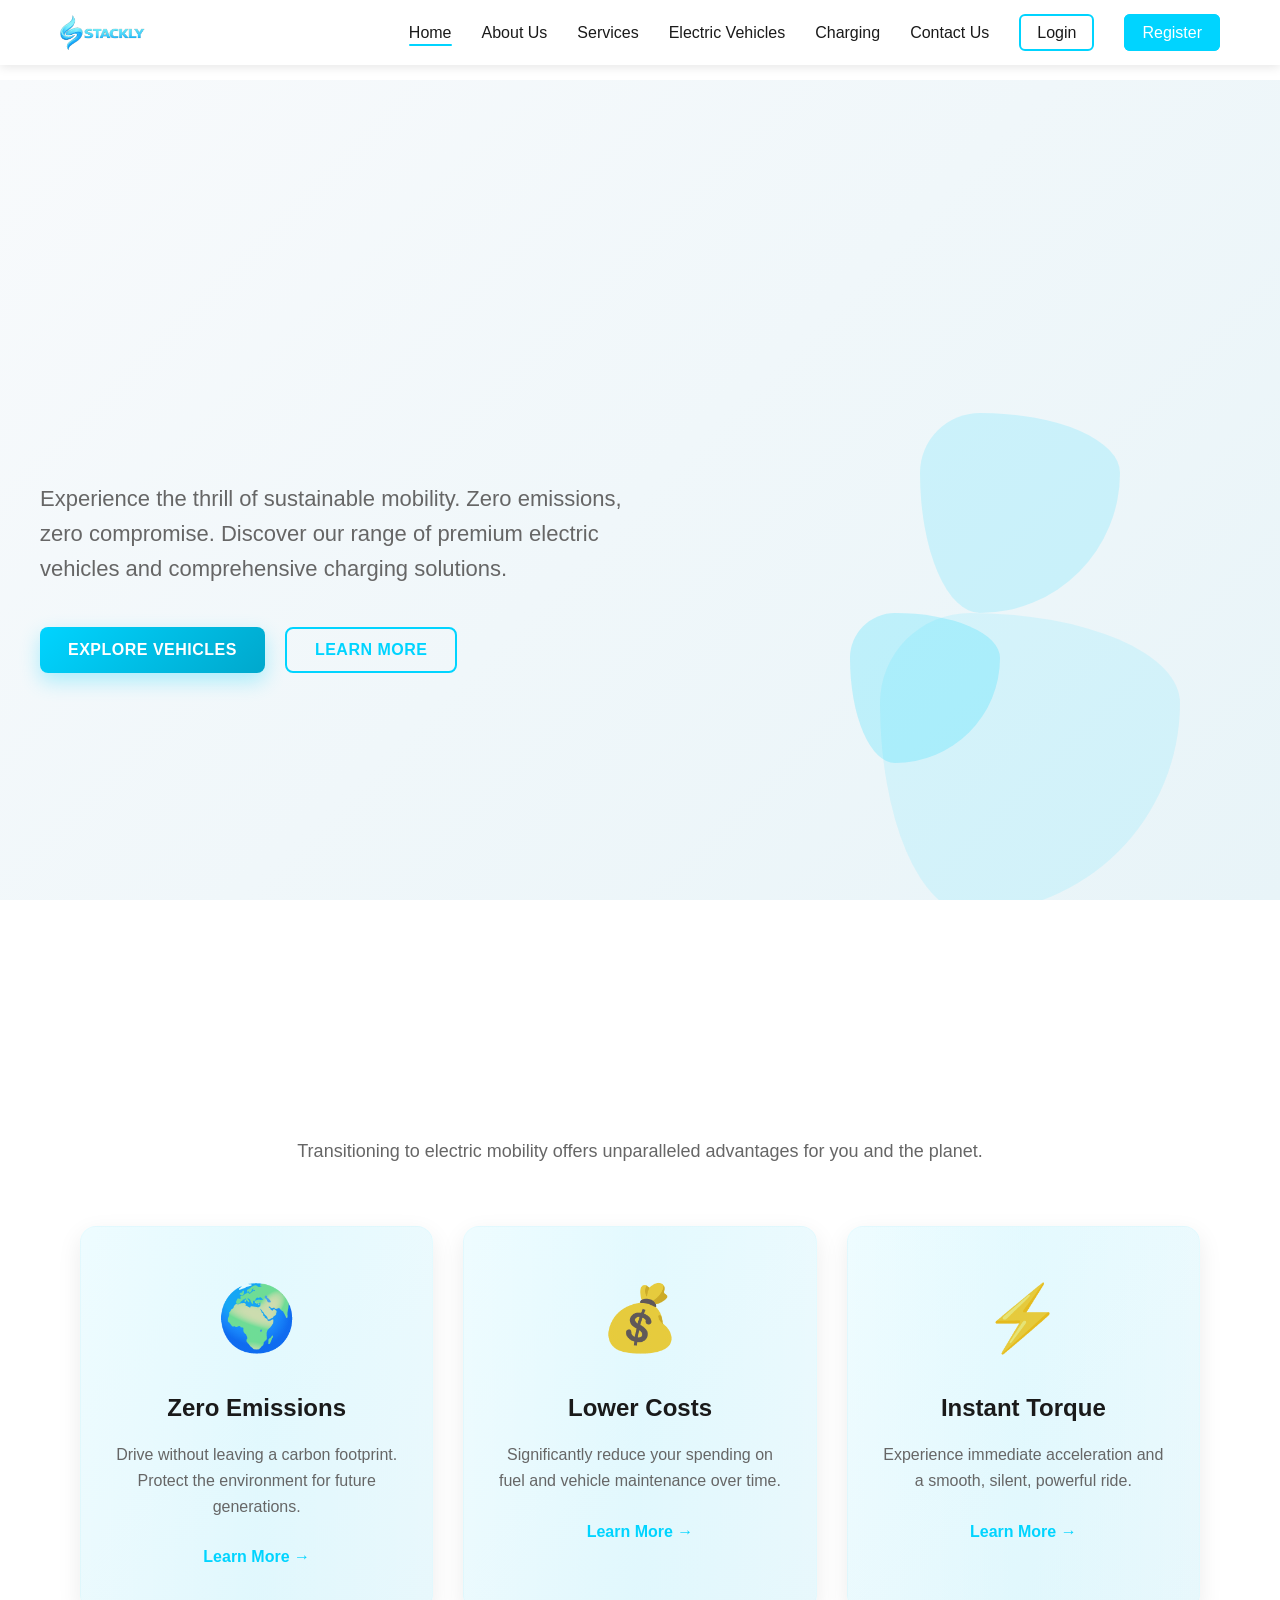
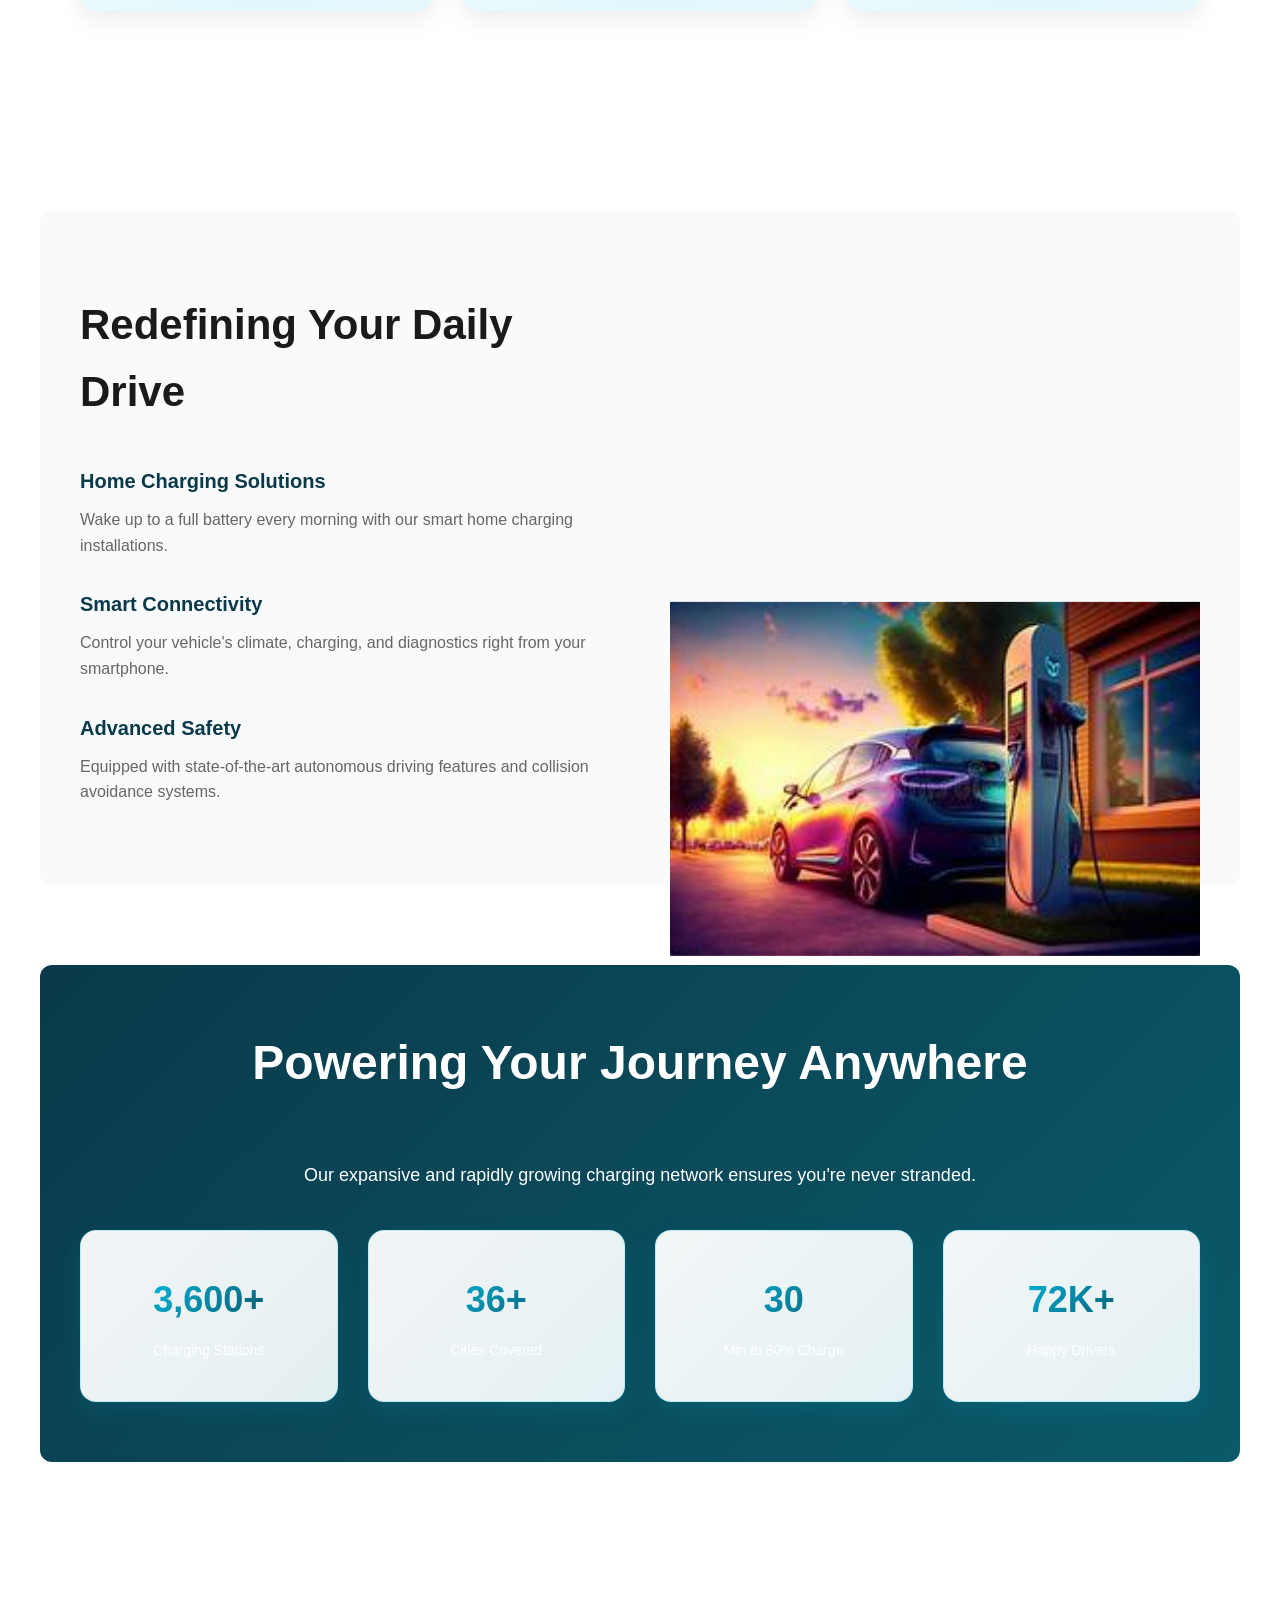
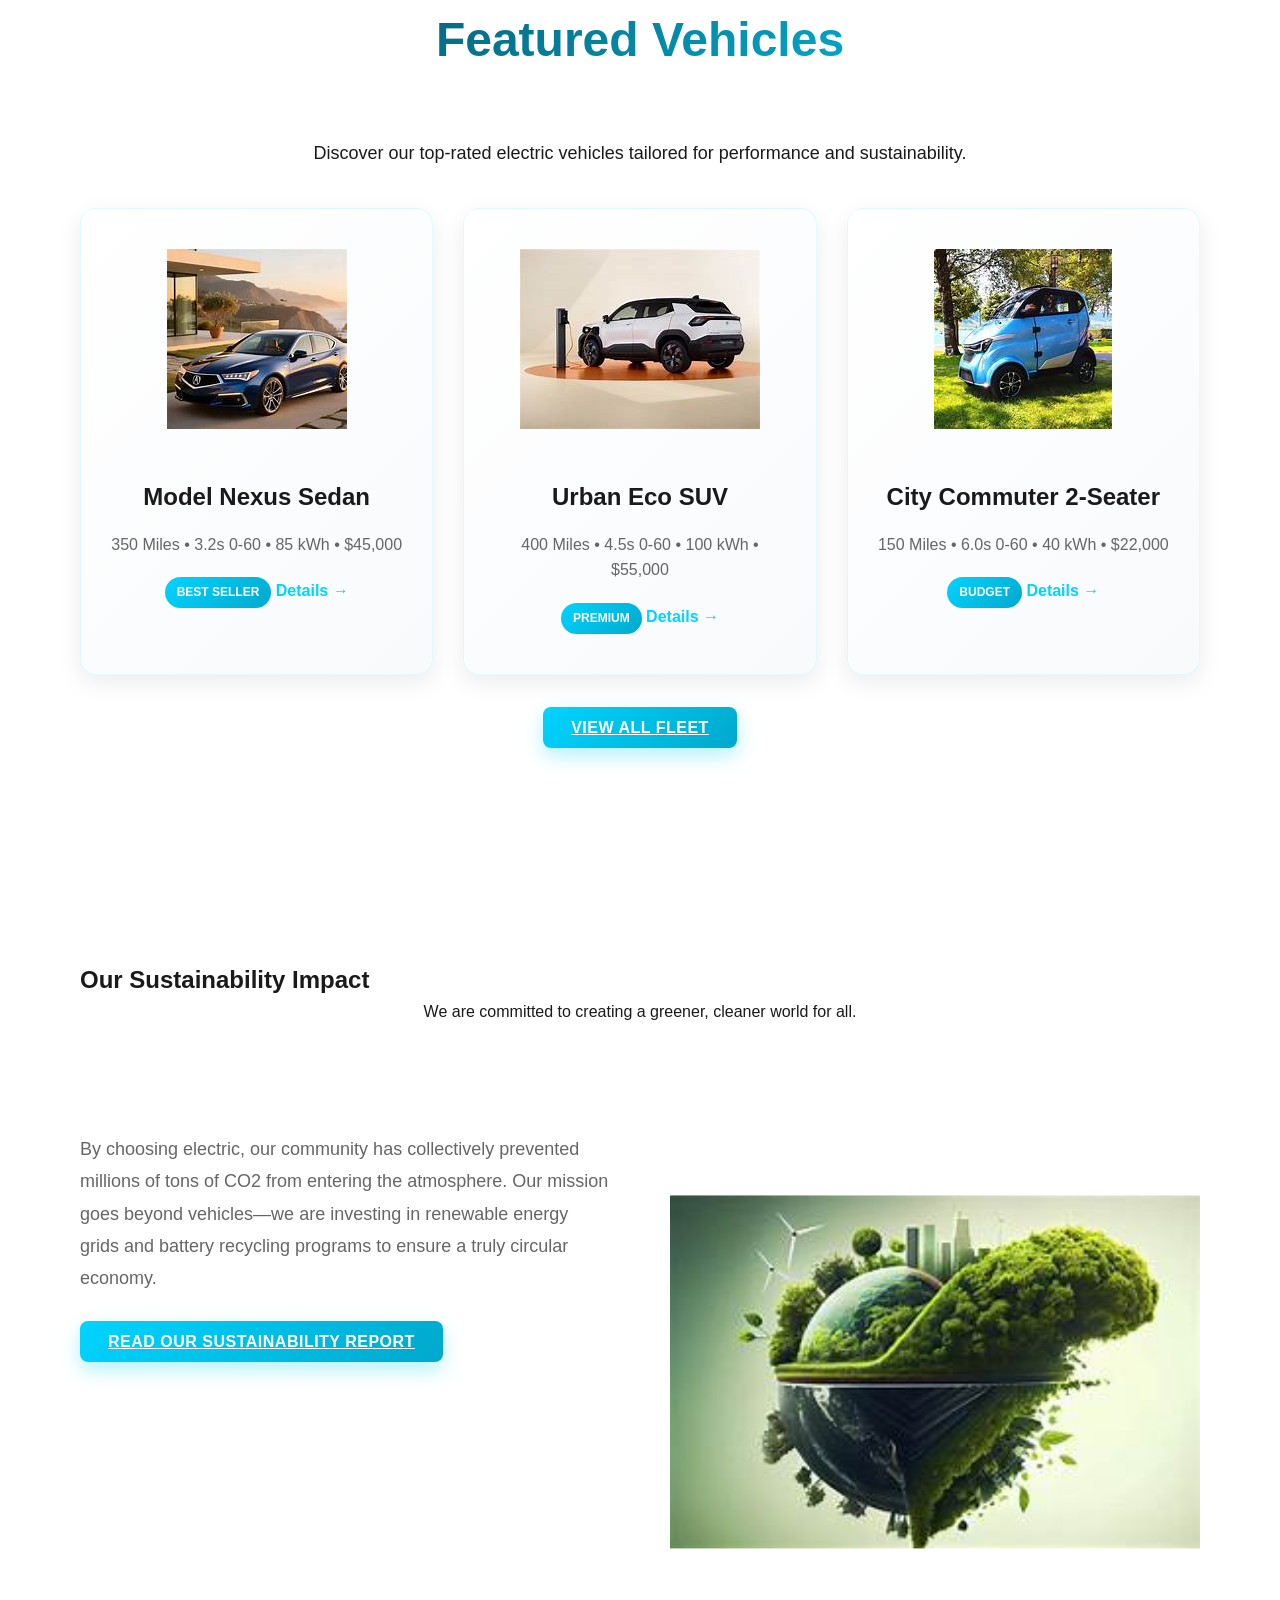
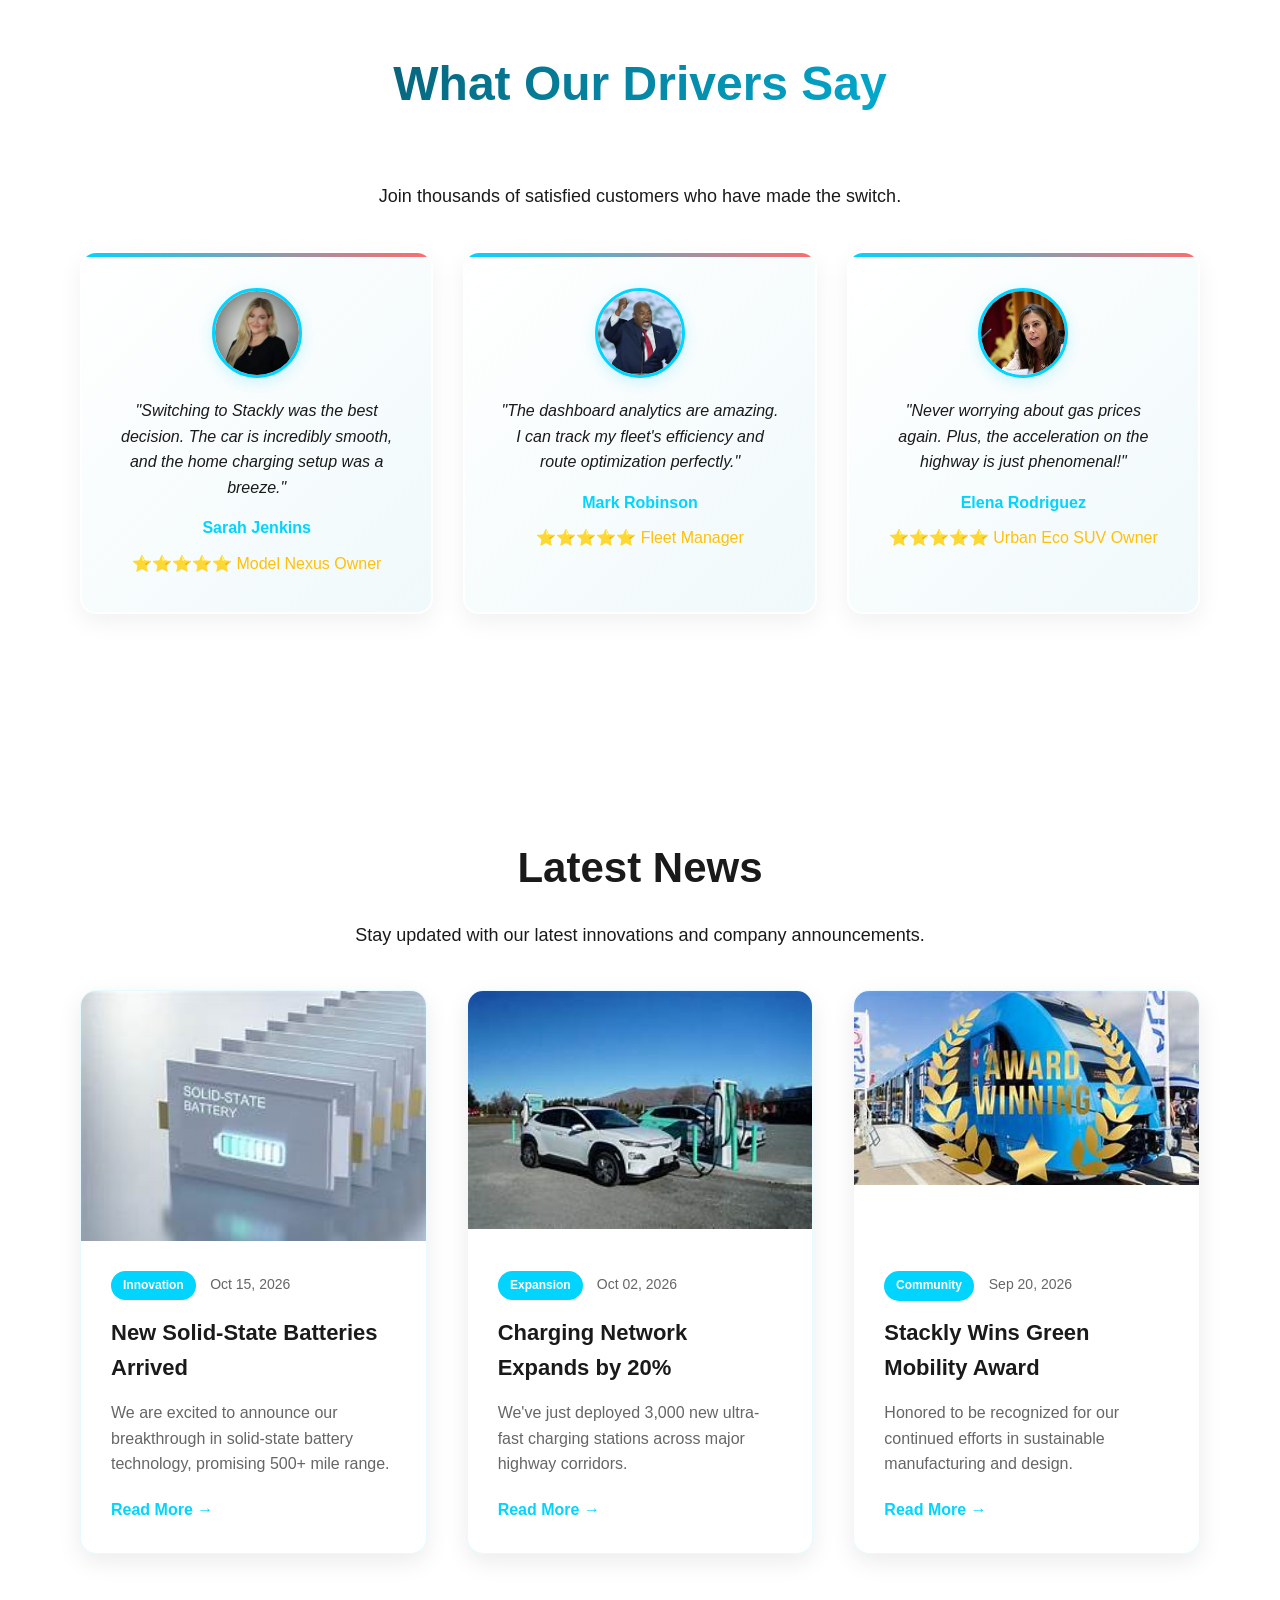
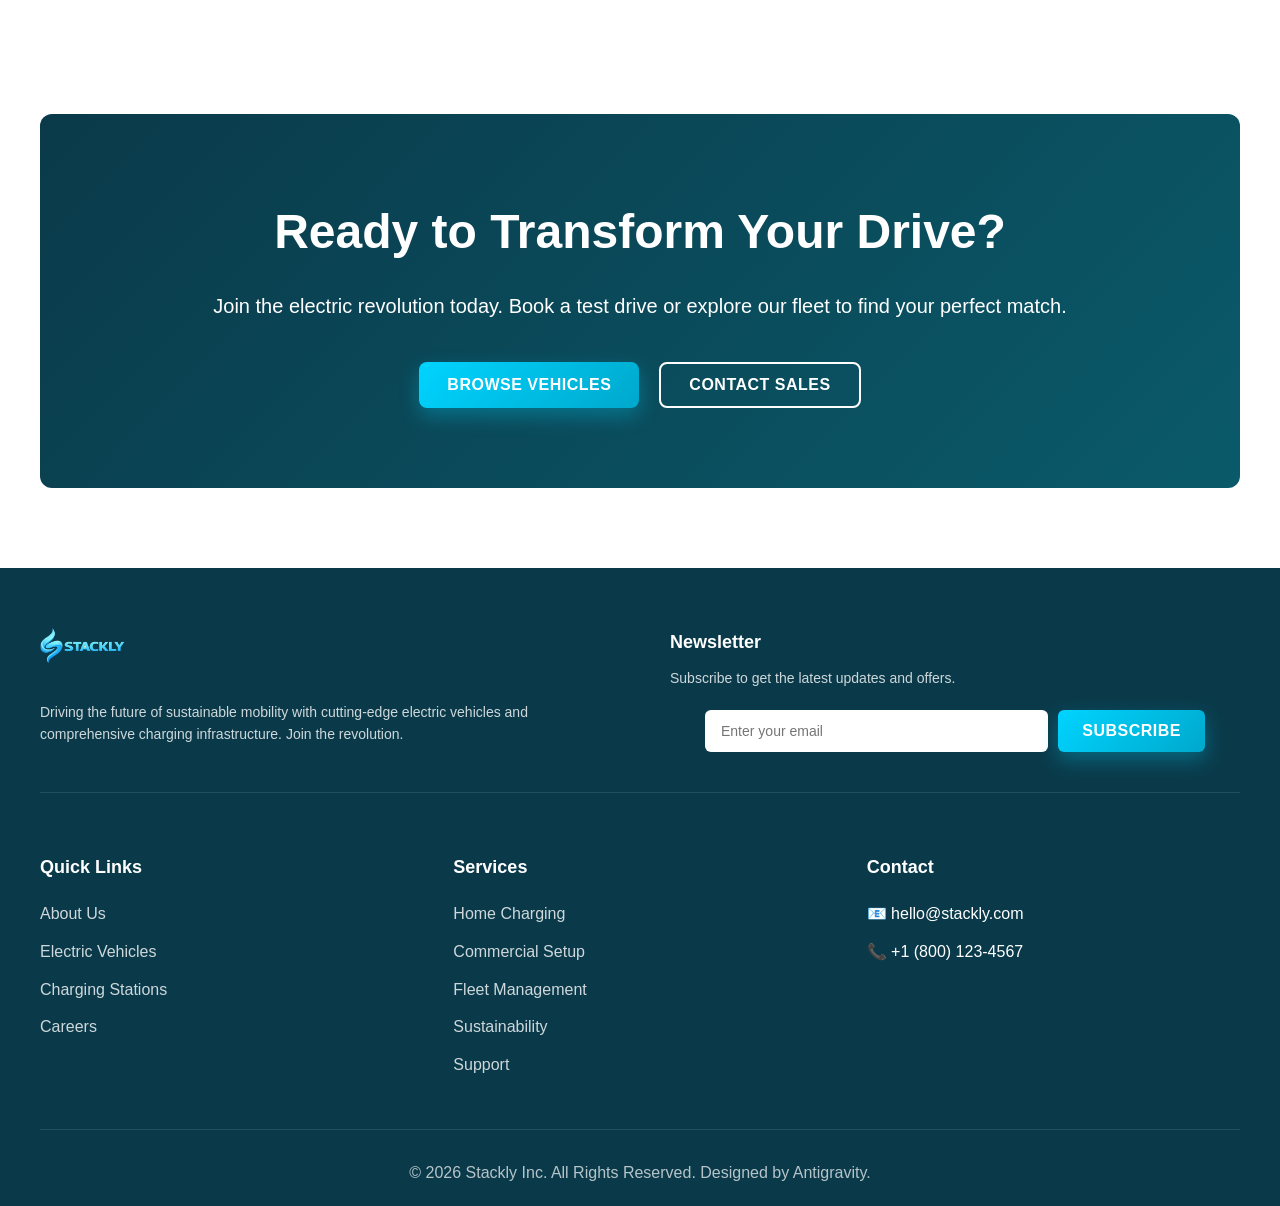
==== index.html @ 976fdbfa "Add files via upload" ====
<!DOCTYPE html>
<html lang="en">
<head>
    <meta charset="UTF-8">
    <meta name="viewport" content="width=device-width, initial-scale=1.0">
    <meta name="description" content="Stackly | Driving the Future of Sustainable Mobility - Premium Electric Vehicles & Charging Solutions">
    <meta name="keywords" content="electric vehicles, EV charging, sustainable mobility, electric cars">
    <title>Stackly | Driving the Future of Sustainable Mobility</title>
    <link rel="stylesheet" href="css/styles.css">
</head>
<body>
    <!-- PRELOADER -->
    <div class="preloader" id="preloader">
        <div class="loader-container">
            <div class="preloader-content">
                <div class="logo-animation">
                    <img src="stackly-logo-main.webp" alt="Stackly Logo" class="preloader-logo">
                    <div class="logo-glow"></div>
                </div>
                <div class="preloader-text">
                    <p class="preload-line">Charge.</p>
                    <p class="preload-line">Drive.</p>
                    <p class="preload-line">Sustain.</p>
                </div>
                <p class="loader-subtitle">Loading your journey</p>
            </div>
            <div class="loading-bar">
                <div class="loading-progress"></div>
            </div>
        </div>
    </div>

    <!-- NAVBAR -->
    <nav class="navbar">
        <div class="nav-container">
            <a href="index.html" class="logo">
                <img src="stackly-logo-main.webp" alt="Stackly Logo" class="logo-image" style="width: 85px; height: auto;">
            </a>
            <div class="nav-toggle" id="navToggle">
                <span></span>
                <span></span>
                <span></span>
            </div>
            <ul class="nav-menu" id="navMenu">
                <li><a href="index.html" class="active">Home</a></li>
                <li><a href="about.html">About Us</a></li>
                <li><a href="services.html">Services</a></li>
                <li><a href="vehicles.html">Electric Vehicles</a></li>
                <li><a href="charging.html">Charging</a></li>
                <li><a href="contact.html">Contact Us</a></li>
                <li id="logoutLi" style="display: none; border-top: 1px solid #e0e0e0; padding-top: 15px; margin-top: 10px;"><a href="#" onclick="handleLogout(event)" class="auth-btn" style="width: 100%; text-align: center; background: #FF6B6B; color: white;">Logout</a></li>
                <li id="authLi"><a href="login.html" class="auth-btn">Login</a></li>
                <li id="signupLi"><a href="register.html" class="auth-btn primary"> Register</a></li>
            </ul>
        </div>
    </nav>

    <!-- HERO SECTION -->
    <section class="hero">
        <div class="hero-content">
            <h1 class="hero-title">The Future is Electric.</h1>
            <p class="hero-subtitle">Experience the thrill of sustainable mobility. Zero emissions, zero compromise. Discover our range of premium electric vehicles and comprehensive charging solutions.</p>
            <div class="hero-buttons">
                <button class="btn btn-primary" onclick="window.location.href='contact.html'">Explore Vehicles</button>
                <button class="btn btn-secondary" onclick="window.location.href='about.html'">Learn More</button>
            </div>
        </div>
        <div class="hero-background">
            <div class="floating-shape shape-1"></div>
            <div class="floating-shape shape-2"></div>
            <div class="floating-shape shape-3"></div>
        </div>
    </section>

    <!-- USER DASHBOARD SECTION -->
    <section class="user-dashboard" id="userDashboard" style="display: none;">
        <div class="dashboard-container">
            <div class="dashboard-content">
                <h2>Welcome, <span id="dashboardUserName">User</span>! 👋</h2>
                <p>You're logged in. Ready to explore sustainable mobility?</p>
                <div style="display: flex; gap: 15px; margin-top: 20px; flex-wrap: wrap;">
                    <button class="btn btn-primary" onclick="window.location.href='vehicles.html'">Explore Vehicles</button>
                    <button class="btn btn-secondary" onclick="handleLogout(event)">Logout</button>
                </div>
            </div>
        </div>
    </section>

    <!-- PRODUCTS SECTION -->
    <section class="products-section" id="products">
        <h2 class="section-title">Why Choose Electric?</h2>
        <p class="section-subtitle">Transitioning to electric mobility offers unparalleled advantages for you and the planet.</p>
        <div class="products-grid">
            <div class="product-card">
                <div class="product-icon">🌍</div>
                <h3>Zero Emissions</h3>
                <p>Drive without leaving a carbon footprint. Protect the environment for future generations.</p>
                <a href="contact.html" class="card-link">Learn More →</a>
            </div>
            <div class="product-card">
                <div class="product-icon">💰</div>
                <h3>Lower Costs</h3>
                <p>Significantly reduce your spending on fuel and vehicle maintenance over time.</p>
                <a href="contact.html" class="card-link">Learn More →</a>
            </div>
            <div class="product-card">
                <div class="product-icon">⚡</div>
                <h3>Instant Torque</h3>
                <p>Experience immediate acceleration and a smooth, silent, powerful ride.</p>
                <a href="contact.html" class="card-link">Learn More →</a>
            </div>
        </div>
    </section>

    <!-- REDEFINING SECTION -->
    <section class="redefining-section">
        <div class="redefining-container">
            <div class="redefining-content">
                <h2>Redefining Your Daily Drive</h2>
                <div class="redefining-features">
                    <div class="redefining-feature">
                        <h4>Home Charging Solutions</h4>
                        <p>Wake up to a full battery every morning with our smart home charging installations.</p>
                    </div>
                    <div class="redefining-feature">
                        <h4>Smart Connectivity</h4>
                        <p>Control your vehicle's climate, charging, and diagnostics right from your smartphone.</p>
                    </div>
                    <div class="redefining-feature">
                        <h4>Advanced Safety</h4>
                        <p>Equipped with state-of-the-art autonomous driving features and collision avoidance systems.</p>
                    </div>
                </div>
            </div>
            <div class="redefining-image">
                <img src="image/ev-charging.jpg" alt="EV Charging" style="width: 100%; height: auto;">
            </div>
        </div>
    </section>

    <!-- STATS SECTION -->
    <section class="stats-section">
        <h2>Powering Your Journey Anywhere</h2>
        <p style="text-align: center; margin-bottom: 40px; font-size: 18px;">Our expansive and rapidly growing charging network ensures you're never stranded.</p>
        <div class="stats-grid">
            <div class="stat-card">
                <h3 class="stat-number">5000<span>+</span></h3>
                <p>Charging Stations</p>
            </div>
            <div class="stat-card">
                <h3 class="stat-number">50<span>+</span></h3>
                <p>Cities Covered</p>
            </div>
            <div class="stat-card">
                <h3 class="stat-number">30</h3>
                <p>Min to 80% Charge</p>
            </div>
            <div class="stat-card">
                <h3 class="stat-number">100K<span>+</span></h3>
                <p>Happy Drivers</p>
            </div>
        </div>
    </section>

    <!-- INNOVATION SECTION -->
    <section class="innovation-section">
        <h2>Featured Vehicles</h2>
        <p style="text-align: center; margin-bottom: 40px; font-size: 18px;">Discover our top-rated electric vehicles tailored for performance and sustainability.</p>
        <div class="innovation-grid">
            <div class="innovation-card">
                <div class="card-image">
                    <img src="image\mobility2.jpg"alt="Model Nexus Sedan" style="width: 100%; height: auto;">
                </div>
                <h3>Model Nexus Sedan</h3>
                <p>350 Miles • 3.2s 0-60 • 85 kWh • $45,000</p>
                <span class="badge">Best Seller</span>
                <a href="contact.html" class="card-link">Details →</a>
            </div>
            <div class="innovation-card">
                <div class="card-image">
                    <img src="image/mobility4.jpg" alt="Urban Eco SUV" style="width: 100%; height: auto;">
                </div>
                <h3>Urban Eco SUV</h3>
                <p>400 Miles • 4.5s 0-60 • 100 kWh • $55,000</p>
                <span class="badge">Premium</span>
                <a href="contact.html" class="card-link">Details →</a>
            </div>
            <div class="innovation-card">
                <div class="card-image">
                    <img src="image\mobility3.jpg" alt="City Commuter" style="width: 100%; height: auto;">
                </div>
                <h3>City Commuter 2-Seater</h3>
                <p>150 Miles • 6.0s 0-60 • 40 kWh • $22,000</p>
                <span class="badge">Budget</span>
                <a href="contact.html" class="card-link">Details →</a>
            </div>
        </div>
        <div style="text-align: center; margin-top: 40px;">
            <a href="contact.html" class="btn btn-primary">View All Fleet</a>
        </div>
    </section>

    <!-- SUSTAINABILITY SECTION -->
    <section class="sustainability-section">
        <h2>Our Sustainability Impact</h2>
        <p style="text-align: center; margin-bottom: 40px;">We are committed to creating a greener, cleaner world for all.</p>
        <div class="sustainability-container">
            <div class="sustainability-content">
                <p>By choosing electric, our community has collectively prevented millions of tons of CO2 from entering the atmosphere. Our mission goes beyond vehicles—we are investing in renewable energy grids and battery recycling programs to ensure a truly circular economy.</p>
                <a href="contact.html" class="btn btn-primary">Read Our Sustainability Report</a>
            </div>
            <div class="sustainability-image">
                <img src="image\mobility5.jpg" alt="Sustainability" style="width: 100%; height: auto;">
            </div>
        </div>
    </section>

    <!-- TESTIMONIALS SECTION -->
    <section class="testimonials-section">
        <h2>What Our Drivers Say</h2>
        <p style="text-align: center; margin-bottom: 40px; font-size: 18px;">Join thousands of satisfied customers who have made the switch.</p>
        <div class="testimonials-grid">
            <div class="testimonial-card">
                <img src="image/mobility6.jpg" alt="Sarah Jenkins" class="testimonial-image">
                <p>"Switching to Stackly was the best decision. The car is incredibly smooth, and the home charging setup was a breeze."</p>
                <h4>Sarah Jenkins</h4>
                <span>⭐⭐⭐⭐⭐ Model Nexus Owner</span>
            </div>
            <div class="testimonial-card">
                <img src="image\mobility7.jpg" alt="Mark Robinson" class="testimonial-image">
                <p>"The dashboard analytics are amazing. I can track my fleet's efficiency and route optimization perfectly."</p>
                <h4>Mark Robinson</h4>
                <span>⭐⭐⭐⭐⭐ Fleet Manager</span>
            </div>
            <div class="testimonial-card">
                <img src="image/elena-rodriguez.jpg" alt="Elena Rodriguez" class="testimonial-image">
                <p>"Never worrying about gas prices again. Plus, the acceleration on the highway is just phenomenal!"</p>
                <h4>Elena Rodriguez</h4>
                <span>⭐⭐⭐⭐⭐ Urban Eco SUV Owner</span>
            </div>
        </div>
    </section>

    <!-- NEWS SECTION -->
    <section class="news-section">
        <h2>Latest News</h2>
        <p style="text-align: center; margin-bottom: 40px; font-size: 18px;">Stay updated with our latest innovations and company announcements.</p>
        <div class="news-grid">
            <div class="news-card">
                <div class="news-image">
                    <img src="image/solid-state-battery.jpg" alt="Innovation News" style="width: 100%; height: auto;">
                </div>
                <div class="news-content">
                    <span class="news-category">Innovation</span>
                    <span class="news-date">Oct 15, 2026</span>
                    <h3>New Solid-State Batteries Arrived</h3>
                    <p>We are excited to announce our breakthrough in solid-state battery technology, promising 500+ mile range.</p>
                    <a href="contact.html" class="card-link">Read More →</a>
                </div>
            </div>
            <div class="news-card">
                <div class="news-image">
                    <img src="image/mobility10.jpg" alt="Expansion News" style="width: 100%; height: auto;">
                </div>
                <div class="news-content">
                    <span class="news-category">Expansion</span>
                    <span class="news-date">Oct 02, 2026</span>
                    <h3>Charging Network Expands by 20%</h3>
                    <p>We've just deployed 3,000 new ultra-fast charging stations across major highway corridors.</p>
                    <a href="contact.html" class="card-link">Read More →</a>
                </div>
            </div>
            <div class="news-card">
                <div class="news-image">
                    <img src="image/mobility11.jpg"alt="community News" style="width: 100%; height: auto;">
                </div>
                <div class="news-content">
                    <span class="news-category">Community</span>
                    <span class="news-date">Sep 20, 2026</span>
                    <h3>Stackly Wins Green Mobility Award</h3>
                    <p>Honored to be recognized for our continued efforts in sustainable manufacturing and design.</p>
                    <a href="contact.html" class="card-link">Read More →</a>
                </div>
            </div>
        </div>
    </section>

    <!-- CTA SECTION -->
    <section class="cta-section">
        <h2>Ready to Transform Your Drive?</h2>
        <p>Join the electric revolution today. Book a test drive or explore our fleet to find your perfect match.</p>
        <div class="cta-buttons">
            <button class="btn btn-primary" onclick="window.location.href='contact.html'">Browse Vehicles</button>
            <button class="btn btn-secondary" onclick="window.location.href='contact.html'">Contact Sales</button>
        </div>
    </section>

    <!-- FOOTER -->
    <footer class="footer">
        <div class="footer-top">
            <div class="footer-branding">
                <a href="index.html" class="footer-logo">
                    <img src="stackly-logo-main.webp" alt="Stackly Logo" style="width: 85px; height: auto;">
                </a>
                <p>Driving the future of sustainable mobility with cutting-edge electric vehicles and comprehensive charging infrastructure. Join the revolution.</p>
            </div>
            <div class="footer-newsletter">
                <h4>Newsletter</h4>
                <p>Subscribe to get the latest updates and offers.</p>
                <form class="newsletter-form">
                    <input type="email" placeholder="Enter your email" required>
                    <button type="submit" class="btn btn-primary">Subscribe</button>
                </form>
            </div>
        </div>

        <div class="footer-content">
            <div class="footer-section">
                <h4>Quick Links</h4>
                <ul>
                    <li><a href="about.html">About Us</a></li>
                    <li><a href="contact.html">Electric Vehicles</a></li>
                    <li><a href="blog.html">Charging Stations</a></li>
                    <li><a href="#">Careers</a></li>
                </ul>
            </div>
            <div class="footer-section">
                <h4>Services</h4>
                <ul>
                    <li><a href="products.html">Home Charging</a></li>
                    <li><a href="products.html">Commercial Setup</a></li>
                    <li><a href="#">Fleet Management</a></li>
                    <li><a href="#">Sustainability</a></li>
                    <li><a href="contact.html">Support</a></li>
                </ul>
            </div>
            <div class="footer-section">
                <h4>Contact</h4>
                <ul>
                    <li>📧 hello@stackly.com</li>
                    <li>📞 +1 (800) 123-4567</li>
                </ul>
            </div>
        </div>
        <div class="footer-bottom">
            <p>&copy; 2026 Stackly Inc. All Rights Reserved. Designed by Antigravity.</p>
        </div>
    </footer>

    <script src="js/script.js"></script>
</body>
</html>
---- css/styles.css ----
/* ===== VARIABLES & GENERAL STYLES ===== */
:root {
    --primary-color: #00D4FF;
    --secondary-color: #0A3A4A;
    --accent-color: #FF6B6B;
    --light-bg: #F8FAFC;
    --dark-bg: #0F1419;
    --text-primary: #1a1a1a;
    --text-secondary: #666666;
    --border-color: #e0e0e0;
    --shadow: 0 4px 20px rgba(0, 212, 255, 0.1);
    --card-shadow: 0 10px 40px rgba(0, 212, 255, 0.15);
    --card-shadow-hover: 0 30px 60px rgba(0, 212, 255, 0.25);
}

* {
    margin: 0;
    padding: 0;
    box-sizing: border-box;
}

html, body {
    font-family: 'Segoe UI', Tahoma, Geneva, Verdana, sans-serif;
    scroll-behavior: smooth;
}

body {
    background-color: #fff;
    color: var(--text-primary);
    line-height: 1.6;
    overflow-x: hidden;
}

/* ===== PRELOADER ===== */
.preloader {
    position: fixed;
    top: 0;
    left: 0;
    width: 100%;
    height: 100%;
    background: linear-gradient(135deg, #0F1419 0%, #1a3a3a 100%);
    display: flex;
    align-items: center;
    justify-content: center;
    z-index: 9999;
    animation: fadeOut 2.5s ease-in-out forwards;
}

@keyframes fadeOut {
    0% {
        opacity: 1;
        visibility: visible;
    }
    90% {
        opacity: 1;
        visibility: visible;
    }
    100% {
        opacity: 0;
        visibility: hidden;
    }
}

/* Logo Animation Styles */
.logo-animation {
    position: relative;
    width: 120px;
    height: 120px;
    margin: 0 auto 40px;
    display: flex;
    align-items: center;
    justify-content: center;
}

.preloader-logo {
    width: 120px;
    height: 120px;
    animation: logoBounce 2s ease-in-out infinite, logoGlow 3s ease-in-out infinite;
    filter: drop-shadow(0 0 20px rgba(0, 212, 255, 0.8));
    z-index: 2;
    position: relative;
}

.logo-glow {
    position: absolute;
    width: 140px;
    height: 140px;
    border: 3px solid #00D4FF;
    border-radius: 50%;
    animation: glowPulse 2.5s ease-in-out infinite;
    opacity: 0.6;
}

@keyframes logoBounce {
    0%, 100% {
        transform: translateY(0) scale(1);
        opacity: 1;
    }
    50% {
        transform: translateY(-20px) scale(1.05);
        opacity: 0.9;
    }
}

@keyframes logoGlow {
    0%, 100% {
        filter: drop-shadow(0 0 20px rgba(0, 212, 255, 0.8));
    }
    50% {
        filter: drop-shadow(0 0 40px rgba(0, 212, 255, 1));
    }
}

@keyframes glowPulse {
    0%, 100% {
        transform: scale(1);
        border-color: rgba(0, 212, 255, 0.6);
        opacity: 0.4;
    }
    50% {
        transform: scale(1.1);
        border-color: rgba(0, 212, 255, 1);
        opacity: 0.8;
    }
}

.loader-container {
    text-align: center;
    color: white;
}

.lightning-bolt {
    width: 100px;
    height: 100px;
    margin: 0 auto 30px;
    animation: boltPulse 2s ease-in-out infinite;
}

.lightning-bolt svg {
    width: 100%;
    height: 100%;;
    filter: drop-shadow(0 0 10px #00D4FF);
}

@keyframes boltPulse {
    0%, 100% {
        transform: scale(1) translateY(0);
        opacity: 1;
    }
    50% {
        transform: scale(1.1) translateY(-10px);
        opacity: 0.8;
    }
}

.loader-text {
    font-size: 48px;
    font-weight: 800;
    letter-spacing: 3px;
    margin-bottom: 10px;
    animation: slideInDown 1.5s ease-out;
}

.loader-subtitle {
    font-size: 18px;
    color: #00D4FF;
    margin-bottom: 40px;
    animation: slideInUp 1.5s ease-out 0.2s both;
    letter-spacing: 2px;
}

.preloader-content {
    text-align: center;
}

.preloader-text {
    margin-bottom: 30px;
}

.preload-line {
    font-size: 48px;
    font-weight: 800;
    letter-spacing: 3px;
    color: #00D4FF;
    margin: 5px 0;
    animation: slideInDown 1.5s ease-out forwards;
}

.preload-line:nth-child(1) {
    animation-delay: 0s;
}

.preload-line:nth-child(2) {
    animation-delay: 0.2s;
}

.preload-line:nth-child(3) {
    animation-delay: 0.4s;
}

.loading-bar {
    width: 200px;
    height: 4px;
    background: rgba(0, 212, 255, 0.2);
    border-radius: 2px;
    margin: 0 auto;
    overflow: hidden;
}

.loading-progress {
    height: 100%;
    background: linear-gradient(90deg, #00D4FF, #0A3A4A);
    width: 30%;
    animation: progress 2.5s ease-in-out;
}

@keyframes progress {
    0% { width: 0%; }
    50% { width: 80%; }
    100% { width: 100%; }
}

@keyframes slideInDown {
    from {
        transform: translateY(-50px);
        opacity: 0;
    }
    to {
        transform: translateY(0);
        opacity: 1;
    }
}

@keyframes slideInUp {
    from {
        transform: translateY(50px);
        opacity: 0;
    }
    to {
        transform: translateY(0);
        opacity: 1;
    }
}

/* ===== NAVBAR ===== */
.navbar {
    position: fixed;
    top: 0;
    width: 100%;
    background: rgba(255, 255, 255, 0.95);
    backdrop-filter: blur(10px);
    padding: 15px 0;
    z-index: 1000;
    box-shadow: 0 2px 10px rgba(0, 0, 0, 0.1);
    animation: slideDown 0.5s ease-out;
}

@keyframes slideDown {
    from {
        transform: translateY(-100%);
        opacity: 0;
    }
    to {
        transform: translateY(0);
        opacity: 1;
    }
}

.nav-container {
    max-width: 1200px;
    margin: 0 auto;
    padding: 0 20px;
    display: flex;
    justify-content: space-between;
    align-items: center;
}

.logo {
    display: flex;
    align-items: center;
    gap: 10px;
    font-size: 24px;
    font-weight: 700;
    color: var(--text-primary);
    text-decoration: none;
    cursor: pointer;
    animation: zoomIn 0.5s ease-out;
    transition: all 0.3s ease;
}

.logo-image {
    width: 85px;
    height: auto;
    transition: all 0.4s cubic-bezier(0.23, 1, 0.320, 1);
    filter: drop-shadow(0 0 8px rgba(0, 212, 255, 0));
}

.logo:hover .logo-image {
    transform: scale(1.15) rotateY(5deg);
    filter: drop-shadow(0 0 15px rgba(0, 212, 255, 0.6));
}

.logo-icon {
    font-size: 32px;
}

.logo-text {
    background: linear-gradient(135deg, var(--primary-color), var(--secondary-color));
    -webkit-background-clip: text;
    -webkit-text-fill-color: transparent;
    background-clip: text;
}

@keyframes zoomIn {
    from {
        transform: scale(0);
        opacity: 0;
    }
    to {
        transform: scale(1);
        opacity: 1;
    }
}

.nav-menu {
    display: flex;
    list-style: none;
    gap: 30px;
    align-items: center;
}

.nav-menu a {
    text-decoration: none;
    color: var(--text-primary);
    font-weight: 500;
    transition: all 0.3s ease;
    position: relative;
}

.nav-menu a.active::after,
.nav-menu a:hover::after {
    content: '';
    position: absolute;
    bottom: -5px;
    left: 0;
    width: 100%;
    height: 2px;
    background: var(--primary-color);
    border-radius: 1px;
    animation: expandWidth 0.3s ease;
}

@keyframes expandWidth {
    from { width: 0; }
    to { width: 100%; }
}

.dropdown {
    position: relative;
}

.dropdown-menu {
    position: absolute;
    top: 100%;
    left: 0;
    background: white;
    border-radius: 8px;
    box-shadow: var(--shadow);
    padding: 15px;
    min-width: 200px;
    opacity: 0;
    visibility: hidden;
    transform: translateY(-10px);
    transition: all 0.3s ease;
    display: flex;
    flex-direction: column;
    gap: 10px;
    margin-top: 10px;
}

.dropdown:hover .dropdown-menu {
    opacity: 1;
    visibility: visible;
    transform: translateY(0);
}

.dropdown-menu a {
    padding: 8px 12px;
    border-radius: 4px;
    transition: all 0.2s ease;
}

.dropdown-menu a:hover {
    background: var(--light-bg);
    color: var(--primary-color);
}

.auth-btn {
    padding: 8px 16px;
    border-radius: 6px;
    border: 2px solid var(--primary-color);
    background: transparent;
    color: var(--primary-color);
    cursor: pointer;
    transition: all 0.3s ease;
    font-weight: 600;
}

.auth-btn:hover,
.auth-btn.active {
    background: var(--primary-color);
    color: white;
}

.auth-btn.primary {
    background: var(--primary-color);
    color: white;
    border-color: var(--primary-color);
}

.auth-btn.primary:hover {
    transform: translateY(-2px);
    box-shadow: 0 4px 15px rgba(0, 212, 255, 0.3);
}

/* ===== USER PROFILE STYLES ===== */
.user-profile-menu {
    position: relative !important;
    display: flex !important;
    align-items: center;
}

.user-profile-link {
    display: flex;
    align-items: center;
    gap: 8px;
    padding: 8px 12px;
    border-radius: 6px;
    border: 2px solid var(--primary-color);
    background: rgba(0, 212, 255, 0.1);
    cursor: pointer;
    transition: all 0.3s ease;
}

.user-profile-link:hover {
    background: var(--primary-color);
    color: white;
}

.user-avatar {
    font-size: 20px;
    display: flex;
    align-items: center;
    justify-content: center;
}

.user-name {
    font-weight: 600;
    font-size: 14px;
}

.user-dropdown {
    position: absolute;
    top: 100%;
    right: 0;
    background: white;
    border-radius: 8px;
    box-shadow: 0 4px 15px rgba(0, 0, 0, 0.15);
    padding: 10px;
    min-width: 150px;
    opacity: 0;
    visibility: hidden;
    transform: translateY(-10px);
    transition: all 0.3s ease;
    margin-top: 10px;
    z-index: 1001;
    display: flex;
    flex-direction: column;
    gap: 5px;
}

.user-profile-menu:hover .user-dropdown {
    opacity: 1;
    visibility: visible;
    transform: translateY(0);
}

.user-dropdown a {
    padding: 10px 15px;
    border-radius: 4px;
    transition: all 0.2s ease;
    color: var(--text-primary);
}

.user-dropdown a:hover {
    background: var(--light-bg);
    color: var(--primary-color);
}

.nav-toggle {
    display: none;
    flex-direction: column;
    cursor: pointer;
    gap: 5px;
}

.nav-toggle span {
    width: 25px;
    height: 3px;
    background: var(--text-primary);
    border-radius: 2px;
    transition: all 0.3s ease;
}

.nav-toggle.active span:nth-child(1) {
    transform: rotate(45deg) translate(8px, 8px);
    background: var(--primary-color);
}

.nav-toggle.active span:nth-child(2) {
    opacity: 0;
}

.nav-toggle.active span:nth-child(3) {
    transform: rotate(-45deg) translate(8px, -8px);
    background: var(--primary-color);
}

/* ===== BUTTONS ===== */
.btn {
    padding: 12px 28px;
    border: none;
    border-radius: 8px;
    font-size: 16px;
    font-weight: 600;
    cursor: pointer;
    transition: all 0.4s cubic-bezier(0.23, 1, 0.320, 1);
    text-transform: uppercase;
    letter-spacing: 0.5px;
    position: relative;
    overflow: hidden;
}

.btn::before {
    content: '';
    position: absolute;
    top: 50%;
    left: 50%;
    width: 0;
    height: 0;
    border-radius: 50%;
    background: rgba(255, 255, 255, 0.3);
    transform: translate(-50%, -50%);
    transition: width 0.6s, height 0.6s;
}

.btn:active::before {
    width: 300px;
    height: 300px;
}

.btn-primary {
    background: linear-gradient(135deg, var(--primary-color), #00A8CC);
    color: white;
    box-shadow: 0 8px 20px rgba(0, 212, 255, 0.3);
}

.btn-primary:hover {
    transform: translateY(-4px) scale(1.02);
    box-shadow: 0 12px 30px rgba(0, 212, 255, 0.5);
}

.btn-secondary {
    background: transparent;
    color: var(--primary-color);
    border: 2px solid var(--primary-color);
}

.btn-secondary:hover {
    background: var(--primary-color);
    color: white;
    transform: translateY(-4px);
    box-shadow: 0 12px 30px rgba(0, 212, 255, 0.3);
}

.btn.full-width {
    width: 100%;
}

/* ===== HERO SECTION ===== */
.hero {
    margin-top: 80px;
    min-height: calc(100vh - 80px);
    display: flex;
    align-items: center;
    justify-content: space-between;
    padding: 60px 40px;
    background: linear-gradient(135deg, #F8FAFC 0%, #E8F4F8 100%);
    position: relative;
    overflow: hidden;
}

.hero-content {
    flex: 1;
    z-index: 2;
    animation: slideInLeft 0.8s ease-out;
}

.hero-title {
    font-size: 64px;
    font-weight: 800;
    line-height: 1.2;
    margin-bottom: 20px;
    background: linear-gradient(135deg, var(--secondary-color), var(--primary-color));
    -webkit-background-clip: text;
    -webkit-text-fill-color: transparent;
    background-clip: text;
}

.hero-subtitle {
    font-size: 22px;
    color: var(--text-secondary);
    margin-bottom: 40px;
    animation: fadeInUp 0.8s ease-out 0.2s both;
}

.hero-buttons {
    display: flex;
    gap: 20px;
    animation: fadeInUp 0.8s ease-out 0.4s both;
}

.hero-background {
    flex: 1;
    position: relative;
    height: 100%;
}

.floating-shape {
    position: absolute;
    border-radius: 30% 70% 70% 30% / 30% 30% 70% 70%;
    animation: float 6s ease-in-out infinite;
}

.shape-1 {
    width: 300px;
    height: 300px;
    background: rgba(0, 212, 255, 0.1);
    top: 10%;
    right: 10%;
    animation-delay: 0s;
}

.shape-2 {
    width: 200px;
    height: 200px;
    background: rgba(0, 212, 255, 0.15);
    bottom: 20%;
    right: 20%;
    animation-delay: 2s;
}

.shape-3 {
    width: 150px;
    height: 150px;
    background: rgba(0, 212, 255, 0.2);
    top: 50%;
    right: 40%;
    animation-delay: 4s;
}

@keyframes float {
    0%, 100% {
        transform: translateY(0);
    }
    50% {
        transform: translateY(-30px);
    }
}

.floating-scooter {
    font-size: 120px;
    position: absolute;
    right: 50px;
    bottom: 50px;
    animation: bounce 3s ease-in-out infinite;
}

@keyframes bounce {
    0%, 100% {
        transform: translateY(0);
    }
    50% {
        transform: translateY(-40px);
    }
}

@keyframes slideInLeft {
    from {
        transform: translateX(-50px);
        opacity: 0;
    }
    to {
        transform: translateX(0);
        opacity: 1;
    }
}

@keyframes fadeInUp {
    from {
        transform: translateY(20px);
        opacity: 0;
    }
    to {
        transform: translateY(0);
        opacity: 1;
    }
}

/* ===== SECTIONS ===== */
.products-section,
.stats-section,
.innovation-section,
.testimonials-section,
.cta-section,
.team-section,
.about-content,
.warranty-section,
.comparison-section {
    max-width: 1200px;
    margin: 80px auto;
    padding: 60px 40px;
}

.section-title {
    font-size: 48px;
    font-weight: 800;
    text-align: center;
    margin-bottom: 20px;
    background: linear-gradient(135deg, var(--secondary-color), var(--primary-color));
    -webkit-background-clip: text;
    -webkit-text-fill-color: transparent;
    background-clip: text;
    animation: scaleInText 0.6s ease-out;
}

@keyframes scaleInText {
    from {
        transform: scale(0.9);
        opacity: 0;
    }
    to {
        transform: scale(1);
        opacity: 1;
    }
}

.section-subtitle {
    text-align: center;
    color: var(--text-secondary);
    font-size: 18px;
    margin-bottom: 60px;
    animation: fadeInUp 0.6s ease-out 0.2s both;
}

/* ===== PRODUCTS GRID ===== */
.products-grid {
    display: grid;
    grid-template-columns: repeat(auto-fit, minmax(300px, 1fr));
    gap: 30px;
    margin-bottom: 60px;
}

.product-card {
    background: linear-gradient(135deg, #ffffff 0%, #f8fafc 100%);
    border-radius: 16px;
    padding: 40px 30px;
    text-align: center;
    box-shadow: 0 8px 25px rgba(0, 0, 0, 0.08);
    transition: all 0.4s cubic-bezier(0.23, 1, 0.320, 1);
    animation: fadeInUp 0.6s ease-out both;
    position: relative;
    overflow: hidden;
    border: 1px solid rgba(0, 212, 255, 0.1);
}

.product-card::before {
    content: '';
    position: absolute;
    top: -50%;
    left: -50%;
    width: 200%;
    height: 200%;
    background: linear-gradient(45deg, transparent, rgba(0, 212, 255, 0.1), transparent);
    transform: rotate(45deg);
    transition: all 0.6s ease;
}

.product-card:nth-child(1) { animation-delay: 0s; }
.product-card:nth-child(2) { animation-delay: 0.2s; }
.product-card:nth-child(3) { animation-delay: 0.4s; }

.product-card:hover {
    transform: translateY(-15px) scale(1.02);
    box-shadow: 0 25px 50px rgba(0, 212, 255, 0.2), 0 0 30px rgba(0, 212, 255, 0.1);
    border-color: rgba(0, 212, 255, 0.3);
}

.product-card:hover::before {
    animation: shimmer 0.6s ease-in-out;
}

.product-icon {
    font-size: 64px;
    margin-bottom: 20px;
    display: inline-block;
    animation: pulse 2s ease-in-out infinite;
}

.product-card:hover .product-icon {
    animation: spin 0.6s ease-in-out;
}

@keyframes pulse {
    0%, 100% {
        transform: scale(1);
    }
    50% {
        transform: scale(1.1);
    }
}

@keyframes spin {
    from {
        transform: rotate(0);
    }
    to {
        transform: rotate(360deg);
    }
}

@keyframes shimmer {
    0% {
        transform: translateX(-100%) translateY(-100%) rotate(45deg);
    }
    100% {
        transform: translateX(100%) translateY(100%) rotate(45deg);
    }
}

.product-card h3 {
    font-size: 24px;
    margin-bottom: 15px;
    color: var(--text-primary);
}

.product-card p {
    color: var(--text-secondary);
    margin-bottom: 25px;
    line-height: 1.6;
}

.card-link {
    color: var(--primary-color);
    text-decoration: none;
    font-weight: 600;
    transition: all 0.3s ease;
    display: inline-block;
}

.card-link:hover {
    transform: translateX(5px);
}

/* ===== STATS SECTION ===== */
.stats-section {
    background: linear-gradient(135deg, var(--secondary-color) 0%, #0A5A6A 100%);
    color: white;
    border-radius: 12px;
}

.stats-section h2 {
    text-align: center;
    font-size: 48px;
    margin-bottom: 60px;
}

.stats-grid {
    display: grid;
    grid-template-columns: repeat(auto-fit, minmax(200px, 1fr));
    gap: 30px;
}

.stat-card {
    background: linear-gradient(135deg, rgba(255, 255, 255, 0.95) 0%, rgba(240, 249, 251, 0.95) 100%);
    padding: 40px 30px;
    border-radius: 16px;
    text-align: center;
    border: 1px solid rgba(0, 212, 255, 0.2);
    transition: all 0.4s cubic-bezier(0.23, 1, 0.320, 1);
    animation: fadeInUp 0.6s ease-out both;
    position: relative;
    overflow: hidden;
    box-shadow: 0 8px 25px rgba(0, 212, 255, 0.1);
}

.stat-card::after {
    content: '';
    position: absolute;
    top: 0;
    left: -100%;
    width: 100%;
    height: 100%;
    background: linear-gradient(90deg, transparent, rgba(0, 212, 255, 0.1), transparent);
    transition: left 0.5s ease;
}

.stat-card:nth-child(1) { animation-delay: 0s; }
.stat-card:nth-child(2) { animation-delay: 0.2s; }
.stat-card:nth-child(3) { animation-delay: 0.4s; }
.stat-card:nth-child(4) { animation-delay: 0.6s; }

.stat-card:hover {
    background: linear-gradient(135deg, rgba(255, 255, 255, 1) 0%, rgba(245, 252, 255, 1) 100%);
    transform: translateY(-15px) scale(1.02);
    box-shadow: 0 25px 50px rgba(0, 212, 255, 0.2), 0 0 30px rgba(0, 212, 255, 0.15);
    border-color: rgba(0, 212, 255, 0.4);
}

.stat-card:hover::after {
    left: 100%;
}

.stat-card h3 {
    font-size: 36px;
    font-weight: 800;
    margin-bottom: 10px;
    color: var(--primary-color);
}

.stat-card p {
    font-size: 14px;
}

/* ===== INNOVATION SECTION ===== */
.innovation-section h2 {
    font-size: 48px;
    font-weight: 800;
    text-align: center;
    margin-bottom: 60px;
    background: linear-gradient(135deg, var(--secondary-color), var(--primary-color));
    -webkit-background-clip: text;
    -webkit-text-fill-color: transparent;
    background-clip: text;
}

.innovation-grid {
    display: grid;
    grid-template-columns: repeat(auto-fit, minmax(280px, 1fr));
    gap: 30px;
}

.innovation-card {
    background: linear-gradient(135deg, #ffffff 0%, #f8fafc 100%);
    border-radius: 16px;
    padding: 40px 30px;
    text-align: center;
    box-shadow: 0 8px 25px rgba(0, 0, 0, 0.08);
    transition: all 0.4s cubic-bezier(0.23, 1, 0.320, 1);
    position: relative;
    overflow: hidden;
    animation: fadeInUp 0.6s ease-out both;
    border: 1px solid rgba(0, 212, 255, 0.1);
}

.innovation-card:nth-child(1) { animation-delay: 0s; }
.innovation-card:nth-child(2) { animation-delay: 0.2s; }
.innovation-card:nth-child(3) { animation-delay: 0.4s; }

.innovation-card::before {
    content: '';
    position: absolute;
    top: 0;
    left: 0;
    width: 100%;
    height: 4px;
    background: linear-gradient(90deg, var(--primary-color), #FF6B6B, transparent);
    transform: scaleX(0);
    transform-origin: left;
    transition: transform 0.4s cubic-bezier(0.23, 1, 0.320, 1);
}

.innovation-card:hover::before {
    transform: scaleX(1);
}

.innovation-card:hover {
    transform: translateY(-15px) scale(1.02);
    box-shadow: 0 25px 50px rgba(0, 212, 255, 0.2), 0 0 30px rgba(0, 212, 255, 0.1);
    border-color: rgba(0, 212, 255, 0.3);
}

.card-image {
    font-size: 64px;
    margin-bottom: 20px;
    display: inline-block;
    transition: all 0.4s ease;
}

.innovation-card:hover .card-image {
    transform: scale(1.15) rotateY(10deg);
}

.innovation-card h3 {
    font-size: 24px;
    margin-bottom: 15px;
    color: var(--text-primary);
}

.innovation-card p {
    color: var(--text-secondary);
    margin-bottom: 20px;
}

.badge {
    display: inline-block;
    background: linear-gradient(135deg, var(--primary-color), #00A8CC);
    color: white;
    padding: 6px 12px;
    border-radius: 20px;
    font-size: 12px;
    font-weight: 600;
    text-transform: uppercase;
    animation: pulse 2s ease-in-out infinite;
}

/* ===== TESTIMONIALS SECTION ===== */
.testimonials-section h2 {
    font-size: 48px;
    font-weight: 800;
    text-align: center;
    margin-bottom: 60px;
    background: linear-gradient(135deg, var(--secondary-color), var(--primary-color));
    -webkit-background-clip: text;
    -webkit-text-fill-color: transparent;
    background-clip: text;
}

.testimonials-grid {
    display: grid;
    grid-template-columns: repeat(auto-fit, minmax(280px, 1fr));
    gap: 30px;
}

.testimonial-card {
    background: linear-gradient(135deg, #ffffff 0%, #f0f9fb 100%);
    border-radius: 16px;
    padding: 35px;
    border: 2px solid transparent;
    background-clip: padding-box;
    transition: all 0.4s cubic-bezier(0.23, 1, 0.320, 1);
    animation: fadeInUp 0.6s ease-out both;
    display: flex;
    flex-direction: column;
    align-items: center;
    text-align: center;
    position: relative;
    overflow: hidden;
    box-shadow: 0 8px 25px rgba(0, 0, 0, 0.06);
}

.testimonial-card::before {
    content: '';
    position: absolute;
    top: 0;
    left: 0;
    right: 0;
    height: 4px;
    background: linear-gradient(90deg, #00D4FF, #FF6B6B, #00D4FF);
    background-size: 200% 100%;
    transition: all 0.4s ease;
}

.testimonial-image {
    width: 90px;
    height: 90px;
    border-radius: 50%;
    object-fit: cover;
    margin-bottom: 20px;
    border: 3px solid var(--primary-color);
    box-shadow: 0 4px 15px rgba(0, 212, 255, 0.2);
    transition: all 0.4s ease;
    position: relative;
    z-index: 2;
}

.testimonial-card:nth-child(1) { animation-delay: 0s; }
.testimonial-card:nth-child(2) { animation-delay: 0.2s; }
.testimonial-card:nth-child(3) { animation-delay: 0.4s; }

.testimonial-card:hover {
    transform: translateY(-12px) scale(1.02);
    box-shadow: 0 20px 50px rgba(0, 212, 255, 0.2), 0 0 30px rgba(0, 212, 255, 0.1);
    border-color: rgba(0, 212, 255, 0.3);
}

.testimonial-card:hover .testimonial-image {
    box-shadow: 0 8px 25px rgba(0, 212, 255, 0.35);
    transform: scale(1.08);
}

.testimonial-card:hover::before {
    background-position: 200% 0;
}

.testimonial-card p {
    font-style: italic;
    color: var(--text-primary);
    margin-bottom: 15px;
}

.testimonial-card h4 {
    color: var(--primary-color);
    margin-bottom: 10px;
}

.testimonial-card span {
    color: #FFC107;
}

/* ===== REDEFINING SECTION ===== */
.redefining-section {
    padding: 80px 40px;
    max-width: 1200px;
    margin: 0 auto;
    background: #F8FAFC;
    border-radius: 12px;
    margin: 80px auto;
}

.redefining-container {
    display: grid;
    grid-template-columns: 1fr 1fr;
    gap: 60px;
    align-items: center;
}

.redefining-content h2 {
    font-size: 42px;
    margin-bottom: 40px;
    color: var(--text-primary);
}

.redefining-features {
    display: flex;
    flex-direction: column;
    gap: 30px;
}

.redefining-feature h4 {
    font-size: 20px;
    font-weight: 700;
    margin-bottom: 10px;
    color: var(--secondary-color);
}

.redefining-feature p {
    color: var(--text-secondary);
    line-height: 1.6;
}

/* ===== SUSTAINABILITY SECTION ===== */
.sustainability-section {
    padding: 80px 40px;
    max-width: 1200px;
    margin: 80px auto;
}

.sustainability-container {
    display: grid;
    grid-template-columns: 1fr 1fr;
    gap: 60px;
    align-items: center;
}

.sustainability-content {
    font-size: 18px;
    line-height: 1.8;
    color: var(--text-secondary);
}

.sustainability-content p {
    margin-bottom: 30px;
}

/* ===== NEWS SECTION ===== */
.news-section {
    padding: 80px 40px;
    max-width: 1200px;
    margin: 0 auto 80px;
}

.news-section h2 {
    font-size: 42px;
    text-align: center;
    margin-bottom: 20px;
}

.news-grid {
    display: grid;
    grid-template-columns: repeat(auto-fit, minmax(320px, 1fr));
    gap: 40px;
    margin-top: 40px;
}

.news-card {
    background: white;
    border-radius: 16px;
    overflow: hidden;
    box-shadow: 0 8px 25px rgba(0, 0, 0, 0.08);
    transition: all 0.4s cubic-bezier(0.23, 1, 0.320, 1);
    animation: fadeInUp 0.6s ease-out both;
    position: relative;
    border: 1px solid rgba(0, 212, 255, 0.1);
}

.news-card:hover {
    transform: translateY(-15px) scale(1.02);
    box-shadow: 0 25px 50px rgba(0, 212, 255, 0.2), 0 0 30px rgba(0, 212, 255, 0.1);
    border-color: rgba(0, 212, 255, 0.3);
}

.news-image {
    width: 100%;
    height: 250px;
    overflow: hidden;
    position: relative;
}

.news-image::after {
    content: '';
    position: absolute;
    top: 0;
    left: 0;
    right: 0;
    bottom: 0;
    background: linear-gradient(135deg, transparent 0%, rgba(0, 212, 255, 0.1) 100%);
    opacity: 0;
    transition: opacity 0.3s ease;
    z-index: 1;
}

.news-image img {
    width: 100%;
    height: 100%;
    object-fit: cover;
    transition: transform 0.4s cubic-bezier(0.23, 1, 0.320, 1);
}

.news-card:hover .news-image img {
    transform: scale(1.12);
}

.news-card:hover .news-image::after {
    opacity: 1;
}

.news-content {
    padding: 30px;
}

.news-category {
    display: inline-block;
    background: var(--primary-color);
    color: white;
    padding: 5px 12px;
    border-radius: 20px;
    font-size: 12px;
    font-weight: 700;
    margin-right: 10px;
}

.news-date {
    color: var(--text-secondary);
    font-size: 14px;
}

.news-content h3 {
    font-size: 22px;
    margin: 15px 0;
    color: var(--text-primary);
}

.news-content p {
    color: var(--text-secondary);
    margin-bottom: 20px;
    line-height: 1.6;
}

/* ===== STAT NUMBER STYLING ===== */
.stat-number {
    font-size: 48px;
    font-weight: 800;
    background: linear-gradient(135deg, var(--primary-color), var(--secondary-color));
    -webkit-background-clip: text;
    -webkit-text-fill-color: transparent;
    background-clip: text;
}

.stat-number span {
    font-size: 32px;
}

/* ===== CTA SECTION ===== */
.cta-section {
    background: linear-gradient(135deg, var(--secondary-color) 0%, #0A5A6A 100%);
    color: white;
    text-align: center;
    border-radius: 12px;
    padding: 80px 40px;
    margin: 80px auto;
    max-width: 1200px;
}

.cta-section h2 {
    font-size: 48px;
    margin-bottom: 20px;
}

.cta-section p {
    font-size: 20px;
    margin-bottom: 40px;
    opacity: 0.9;
}

.cta-buttons {
    display: flex;
    gap: 20px;
    justify-content: center;
    flex-wrap: wrap;
}

.cta-buttons .btn-secondary {
    color: white;
    border-color: white;
}

.cta-buttons .btn-secondary:hover {
    background: white;
    color: var(--primary-color);
}

/* ===== AUTHENTICATION STYLES ===== */
.auth-section {
    margin-top: 80px;
    min-height: calc(100vh - 80px);
    display: flex;
    align-items: center;
    justify-content: center;
    padding: 60px 40px;
    background: linear-gradient(135deg, #F8FAFC 0%, #E8F4F8 100%);
}

.auth-container {
    display: grid;
    grid-template-columns: 1fr 1fr;
    gap: 60px;
    max-width: 1000px;
    width: 100%;
}

.auth-left {
    display: flex;
    flex-direction: column;
    justify-content: center;
    animation: slideInLeft 0.8s ease-out;
}

.auth-left h1 {
    font-size: 48px;
    font-weight: 800;
    margin-bottom: 20px;
    background: linear-gradient(135deg, var(--secondary-color), var(--primary-color));
    -webkit-background-clip: text;
    -webkit-text-fill-color: transparent;
    background-clip: text;
}

.auth-left p {
    font-size: 18px;
    color: var(--text-secondary);
    margin-bottom: 40px;
}

.auth-features {
    display: flex;
    flex-direction: column;
    gap: 20px;
}

.feature-item {
    display: flex;
    align-items: center;
    gap: 15px;
}

.feature-icon {
    font-size: 32px;
}

.feature-item p {
    font-size: 16px;
    color: var(--text-primary);
}

.auth-right {
    animation: slideInRight 0.8s ease-out;
}

@keyframes slideInRight {
    from {
        transform: translateX(50px);
        opacity: 0;
    }
    to {
        transform: translateX(0);
        opacity: 1;
    }
}

.form-wrapper {
    background: white;
    border-radius: 12px;
    padding: 40px;
    box-shadow: 0 4px 20px rgba(0, 0, 0, 0.1);
}

.form-wrapper h2 {
    font-size: 32px;
    margin-bottom: 30px;
    color: var(--text-primary);
}

.form-group {
    margin-bottom: 20px;
    position: relative;
}

.form-row {
    display: grid;
    grid-template-columns: 1fr 1fr;
    gap: 15px;
}

.form-group label {
    display: block;
    margin-bottom: 8px;
    font-weight: 600;
    color: var(--text-primary);
}

.form-group input {
    width: 100%;
    padding: 12px 40px 12px 15px;
    border: 2px solid var(--border-color);
    border-radius: 8px;
    font-size: 16px;
    transition: all 0.3s ease;
}

.form-group input:focus {
    outline: none;
    border-color: var(--primary-color);
    box-shadow: 0 0 0 3px rgba(0, 212, 255, 0.1);
}

.form-icon {
    position: absolute;
    right: 12px;
    bottom: 12px;
    font-size: 20px;
    pointer-events: none;
}

.remember-forgot {
    display: flex;
    justify-content: space-between;
    align-items: center;
    margin-bottom: 25px;
    font-size: 14px;
}

.remember-forgot label {
    display: flex;
    align-items: center;
    gap: 5px;
    margin: 0;
    font-weight: 400;
}

.remember-forgot a {
    color: var(--primary-color);
    text-decoration: none;
    transition: all 0.3s ease;
}

.remember-forgot a:hover {
    text-decoration: underline;
}

.terms-check {
    margin-bottom: 25px;
}

.terms-check label {
    display: flex;
    align-items: flex-start;
    gap: 10px;
    font-size: 14px;
}

.terms-check input[type="checkbox"] {
    margin-top: 3px;
    cursor: pointer;
}

.terms-check a {
    color: var(--primary-color);
    text-decoration: none;
}

.divider {
    text-align: center;
    margin: 30px 0;
    position: relative;
    color: var(--text-secondary);
}

.divider::before,
.divider::after {
    content: '';
    position: absolute;
    top: 50%;
    width: 45%;
    height: 1px;
    background: var(--border-color);
}

.divider::before {
    left: 0;
}

.divider::after {
    right: 0;
}

.social-login {
    display: grid;
    grid-template-columns: 1fr 1fr;
    gap: 15px;
}

.social-btn {
    padding: 12px;
    border: 2px solid var(--border-color);
    background: white;
    border-radius: 8px;
    cursor: pointer;
    transition: all 0.3s ease;
    font-weight: 600;
    display: flex;
    align-items: center;
    justify-content: center;
    gap: 10px;
}

.social-btn:hover {
    border-color: var(--primary-color);
    color: var(--primary-color);
}

.social-btn span {
    font-size: 20px;
}

.auth-switch {
    text-align: center;
    margin-top: 25px;
    color: var(--text-secondary);
}

.auth-switch a {
    color: var(--primary-color);
    text-decoration: none;
    font-weight: 600;
}

/* ===== ABOUT PAGE ===== */
.about-hero {
    margin-top: 80px;
    padding: 100px 40px;
    background: linear-gradient(135deg, var(--secondary-color) 0%, #0A5A6A 100%);
    color: white;
    text-align: center;
}

.about-hero h1 {
    font-size: 56px;
    font-weight: 800;
    margin-bottom: 20px;
}

.about-hero p {
    font-size: 20px;
    opacity: 0.9;
}

.about-section {
    margin-bottom: 60px;
}

.about-section h2 {
    font-size: 36px;
    font-weight: 700;
    margin-bottom: 20px;
    color: var(--secondary-color);
}

.about-section p {
    font-size: 18px;
    color: var(--text-secondary);
    line-height: 1.8;
}

.why-grid {
    display: grid;
    grid-template-columns: repeat(auto-fit, minmax(250px, 1fr));
    gap: 30px;
    margin-top: 30px;
}

.why-card {
    background: white;
    border-radius: 12px;
    padding: 30px;
    text-align: center;
    box-shadow: 0 2px 10px rgba(0, 0, 0, 0.05);
    transition: all 0.3s ease;
}

.why-card:hover {
    transform: translateY(-10px);
    box-shadow: var(--shadow);
}

.why-card h3 {
    font-size: 24px;
    margin-bottom: 15px;
}

.why-card p {
    color: var(--text-secondary);
}

/* ===== TEAM SECTION ===== */
.team-section h2 {
    font-size: 48px;
    font-weight: 800;
    text-align: center;
    margin-bottom: 60px;
    background: linear-gradient(135deg, var(--secondary-color), var(--primary-color));
    -webkit-background-clip: text;
    -webkit-text-fill-color: transparent;
    background-clip: text;
}

.team-grid {
    display: grid;
    grid-template-columns: repeat(auto-fit, minmax(250px, 1fr));
    gap: 30px;
}

.team-card {
    background: white;
    border-radius: 12px;
    padding: 30px;
    text-align: center;
    box-shadow: 0 2px 10px rgba(0, 0, 0, 0.05);
    transition: all 0.3s ease;
    animation: fadeInUp 0.6s ease-out both;
}

.team-card:nth-child(1) { animation-delay: 0s; }
.team-card:nth-child(2) { animation-delay: 0.2s; }
.team-card:nth-child(3) { animation-delay: 0.4s; }
.team-card:nth-child(4) { animation-delay: 0.6s; }

.team-card:hover {
    transform: translateY(-10px);
    box-shadow: var(--shadow);
}

.team-image {
    font-size: 64px;
    margin-bottom: 15px;
}

.team-card h3 {
    font-size: 20px;
    margin-bottom: 5px;
    color: var(--text-primary);
}

.team-card p {
    color: var(--primary-color);
    font-weight: 600;
    margin-bottom: 10px;
}

.team-card small {
    color: var(--text-secondary);
}

/* ===== TIMELINE ===== */
.milestones-section h2 {
    font-size: 48px;
    font-weight: 800;
    text-align: center;
    margin-bottom: 60px;
    background: linear-gradient(135deg, var(--secondary-color), var(--primary-color));
    -webkit-background-clip: text;
    -webkit-text-fill-color: transparent;
    background-clip: text;
}

.timeline {
    position: relative;
    max-width: 800px;
    margin: 0 auto;
    padding: 40px 0;
}

.timeline::before {
    content: '';
    position: absolute;
    left: 50%;
    transform: translateX(-50%);
    width: 4px;
    height: 100%;
    background: linear-gradient(180deg, var(--primary-color), #0A5A6A);
    border-radius: 2px;
}

.timeline-item {
    margin-bottom: 50px;
    display: grid;
    grid-template-columns: 1fr 50px 1fr;
    gap: 30px;
    align-items: flex-start;
    position: relative;
}

.timeline-item:nth-child(odd) .timeline-content {
    text-align: right;
    margin-right: 30px;
    grid-column: 1;
}

.timeline-item:nth-child(even) .timeline-content {
    text-align: left;
    grid-column: 3;
    margin-left: 30px;
}

.timeline-marker {
    width: 20px;
    height: 20px;
    background: var(--primary-color);
    border: 4px solid white;
    border-radius: 50%;
    position: relative;
    z-index: 2;
    animation: pulse 2s ease-in-out infinite;
    grid-column: 2;
    place-self: start center;
}

.timeline-content h3 {
    font-size: 20px;
    font-weight: 700;
    color: var(--primary-color);
    margin-bottom: 8px;
}

.timeline-content p {
    color: var(--text-secondary);
}

/* ===== IMPACT SECTION ===== */
.impact-section h2 {
    font-size: 48px;
    font-weight: 800;
    text-align: center;
    margin-bottom: 60px;
    background: linear-gradient(135deg, var(--secondary-color), var(--primary-color));
    -webkit-background-clip: text;
    -webkit-text-fill-color: transparent;
    background-clip: text;
}

.impact-grid {
    display: grid;
    grid-template-columns: repeat(auto-fit, minmax(250px, 1fr));
    gap: 30px;
}

.impact-card {
    background: white;
    border-radius: 12px;
    padding: 30px;
    text-align: center;
    box-shadow: 0 2px 10px rgba(0, 0, 0, 0.05);
    transition: all 0.3s ease;
}

.impact-card:hover {
    transform: translateY(-5px);
    box-shadow: var(--shadow);
}

.impact-card h3 {
    font-size: 32px;
    color: var(--primary-color);
    margin-bottom: 10px;
}

.impact-card p {
    color: var(--text-secondary);
    margin-bottom: 20px;
}

.impact-bar {
    height: 8px;
    background: #f0f0f0;
    border-radius: 4px;
    overflow: hidden;
}

.impact-fill {
    height: 100%;
    background: linear-gradient(90deg, var(--primary-color), #00A8CC);
    border-radius: 4px;
    animation: fillWidth 1.5s ease-out;
}

@keyframes fillWidth {
    from {
        width: 0%;
    }
    to {
        width: 100%;
    }
}

/* ===== BLOG PAGE ===== */
.blog-hero {
    margin-top: 80px;
    padding: 100px 40px;
    background: linear-gradient(135deg, var(--secondary-color) 0%, #0A5A6A 100%);
    color: white;
    text-align: center;
}

.blog-hero h1 {
    font-size: 56px;
    font-weight: 800;
    margin-bottom: 20px;
}

.blog-hero p {
    font-size: 20px;
    opacity: 0.9;
}

.blog-filter {
    padding: 40px;
    text-align: center;
}

.filter-container {
    max-width: 1200px;
    margin: 0 auto;
}

.search-input {
    width: 100%;
    max-width: 500px;
    padding: 12px 20px;
    border: 2px solid var(--border-color);
    border-radius: 8px;
    font-size: 16px;
    margin-bottom: 30px;
    transition: all 0.3s ease;
}

.search-input:focus {
    outline: none;
    border-color: var(--primary-color);
    box-shadow: 0 0 0 3px rgba(0, 212, 255, 0.1);
}

.filter-tags {
    display: flex;
    gap: 15px;
    justify-content: center;
    flex-wrap: wrap;
}

.filter-tag {
    padding: 8px 20px;
    border: 2px solid var(--border-color);
    background: white;
    border-radius: 20px;
    cursor: pointer;
    transition: all 0.3s ease;
    font-weight: 600;
}

.filter-tag:hover,
.filter-tag.active {
    background: var(--primary-color);
    color: white;
    border-color: var(--primary-color);
}

.featured-article {
    max-width: 1200px;
    margin: 60px auto;
    padding: 0 40px;
}

.featured-card {
    background: white;
    border-radius: 12px;
    overflow: hidden;
    box-shadow: var(--shadow);
    display: grid;
    grid-template-columns: 1fr 1fr;
    gap: 0;
}

.featured-image {
    font-size: 120px;
    display: flex;
    align-items: center;
    justify-content: center;
    background: linear-gradient(135deg, #F8FAFC 0%, #E8F4F8 100%);
    padding: 60px;
}

.featured-content {
    padding: 60px;
    display: flex;
    flex-direction: column;
    justify-content: center;
    position: relative;
}

.article-badge {
    position: absolute;
    top: 20px;
    right: 20px;
    background: var(--primary-color);
    color: white;
    padding: 6px 12px;
    border-radius: 20px;
    font-size: 12px;
    font-weight: 600;
}

.featured-content h2 {
    font-size: 32px;
    font-weight: 800;
    margin-bottom: 20px;
    color: var(--secondary-color);
}

.featured-content p {
    color: var(--text-secondary);
    margin-bottom: 25px;
    line-height: 1.8;
}

.article-meta {
    display: flex;
    justify-content: space-between;
    align-items: center;
    color: var(--text-secondary);
    font-size: 14px;
}

.read-more {
    color: var(--primary-color);
    text-decoration: none;
    font-weight: 600;
    transition: all 0.3s ease;
}

.read-more:hover {
    transform: translateX(5px);
}

.blog-articles {
    max-width: 1200px;
    margin: 60px auto;
    padding: 0 40px;
    display: grid;
    grid-template-columns: repeat(auto-fill, minmax(300px, 1fr));
    gap: 30px;
}

.article-card {
    background: white;
    border-radius: 12px;
    overflow: hidden;
    box-shadow: 0 2px 10px rgba(0, 0, 0, 0.05);
    transition: all 0.3s ease;
    animation: fadeInUp 0.6s ease-out both;
}

.article-card:nth-child(1) { animation-delay: 0s; }
.article-card:nth-child(2) { animation-delay: 0.1s; }
.article-card:nth-child(3) { animation-delay: 0.2s; }
.article-card:nth-child(4) { animation-delay: 0.3s; }
.article-card:nth-child(5) { animation-delay: 0.4s; }
.article-card:nth-child(6) { animation-delay: 0.5s; }

.article-card:hover {
    transform: translateY(-10px);
    box-shadow: var(--shadow);
}

.article-image {
    font-size: 80px;
    display: flex;
    align-items: center;
    justify-content: center;
    background: linear-gradient(135deg, #F8FAFC 0%, #E8F4F8 100%);
    padding: 40px;
    min-height: 200px;
}

.article-card h3 {
    font-size: 20px;
    margin-top: 20px;
}

.article-category {
    display: inline-block;
    background: var(--primary-color);
    color: white;
    padding: 4px 12px;
    border-radius: 20px;
    font-size: 12px;
    font-weight: 600;
    margin: 0 20px;
    margin-top: 15px;
}

.article-card h3,
.article-card p {
    padding: 0 20px;
}

.article-card p {
    color: var(--text-secondary);
    margin-bottom: 20px;
}

.article-card .article-meta {
    padding: 0 20px 20px;
}

.newsletter-section {
    max-width: 1200px;
    margin: 80px auto;
    padding: 60px 40px;
    text-align: center;
    background: linear-gradient(135deg, #F8FAFC 0%, #E8F4F8 100%);
    border-radius: 12px;
}

.newsletter-section h2 {
    font-size: 36px;
    font-weight: 800;
    margin-bottom: 15px;
    color: var(--secondary-color);
}

.newsletter-section p {
    font-size: 18px;
    color: var(--text-secondary);
    margin-bottom: 30px;
}

.newsletter-form {
    display: flex;
    max-width: 500px;
    margin: 0 auto;
    gap: 10px;
}

.newsletter-form input {
    flex: 1;
    padding: 12px 20px;
    border: 2px solid var(--border-color);
    border-radius: 8px;
    font-size: 16px;
    transition: all 0.3s ease;
}

.newsletter-form input:focus {
    outline: none;
    border-color: var(--primary-color);
}

.newsletter-form button {
    padding: 12px 28px;
}

/* ===== PRODUCTS PAGE ===== */
.products-hero {
    margin-top: 80px;
    padding: 100px 40px;
    background: linear-gradient(135deg, var(--secondary-color) 0%, #0A5A6A 100%);
    color: white;
    text-align: center;
}

.products-hero h1 {
    font-size: 56px;
    font-weight: 800;
    margin-bottom: 20px;
}

.products-hero p {
    font-size: 20px;
    opacity: 0.9;
}

.product-categories {
    padding: 40px;
    text-align: center;
}

.category-filter {
    display: flex;
    gap: 15px;
    justify-content: center;
    flex-wrap: wrap;
    max-width: 1200px;
    margin: 0 auto;
}

.category-btn {
    padding: 10px 24px;
    border: 2px solid var(--border-color);
    background: white;
    border-radius: 20px;
    cursor: pointer;
    transition: all 0.3s ease;
    font-weight: 600;
}

.category-btn:hover,
.category-btn.active {
    background: var(--primary-color);
    color: white;
    border-color: var(--primary-color);
}

.products-showcase {
    max-width: 1200px;
    margin: 60px auto;
    padding: 0 40px;
}

.showcase-product {
    margin-bottom: 60px;
}

.product-showcase-card {
    background: white;
    border-radius: 12px;
    overflow: hidden;
    box-shadow: var(--shadow);
    display: grid;
    grid-template-columns: 1fr 1fr;
    gap: 0;
}

.product-showcase-card:nth-child(even) {
    grid-template-columns: 1fr 1fr;
    direction: rtl;
}

.product-img-large {
    font-size: 200px;
    display: flex;
    align-items: center;
    justify-content: center;
    background: linear-gradient(135deg, #F8FAFC 0%, #E8F4F8 100%);
    padding: 60px;
    direction: ltr;
}

.product-details {
    padding: 60px;
    display: flex;
    flex-direction: column;
    justify-content: center;
    direction: ltr;
}

.product-details h2 {
    font-size: 36px;
    font-weight: 800;
    margin-bottom: 15px;
    color: var(--secondary-color);
}

.product-description {
    color: var(--text-secondary);
    margin-bottom: 30px;
    font-size: 18px;
}

.specs {
    display: grid;
    grid-template-columns: repeat(2, 1fr);
    gap: 20px;
    margin-bottom: 30px;
}

.spec-item {
    background: #F8FAFC;
    padding: 15px;
    border-radius: 8px;
    border-left: 4px solid var(--primary-color);
}

.spec-item span {
    color: var(--text-secondary);
    font-size: 14px;
}

.spec-item strong {
    display: block;
    color: var(--primary-color);
    font-size: 18px;
    margin-top: 5px;
}

.price {
    font-size: 28px;
    color: var(--primary-color);
    font-weight: 800;
    margin-bottom: 25px;
}

.comparison-table {
    overflow-x: auto;
    max-width: 1200px;
    margin: 60px auto;
    padding: 0 40px;
}

table {
    width: 100%;
    border-collapse: collapse;
}

table th {
    background: linear-gradient(135deg, var(--secondary-color) 0%, #0A5A6A 100%);
    color: white;
    padding: 20px;
    text-align: left;
    font-weight: 600;
}

table td {
    padding: 15px 20px;
    border-bottom: 1px solid var(--border-color);
}

table tr:hover {
    background: #f8fafc;
}

.warranty-grid {
    display: grid;
    grid-template-columns: repeat(auto-fit, minmax(250px, 1fr));
    gap: 30px;
}

.warranty-card {
    background: white;
    border-radius: 12px;
    padding: 30px;
    text-align: center;
    box-shadow: 0 2px 10px rgba(0, 0, 0, 0.05);
    transition: all 0.3s ease;
}

.warranty-card:hover {
    transform: translateY(-5px);
    box-shadow: var(--shadow);
}

.warranty-card h3 {
    font-size: 22px;
    margin-bottom: 15px;
}

.warranty-card p {
    color: var(--text-secondary);
}

/* ===== FOOTER ===== */
.footer {
    background: var(--secondary-color);
    color: white;
    padding: 60px 40px 20px;
    margin-top: 80px;
}

.footer-top {
    max-width: 1200px;
    margin: 0 auto 60px;
    display: grid;
    grid-template-columns: 1fr 1fr;
    gap: 60px;
    padding-bottom: 40px;
    border-bottom: 1px solid rgba(255, 255, 255, 0.1);
}

.footer-branding {
    display: flex;
    flex-direction: column;
    gap: 15px;
}

.footer-logo {
    display: inline-block;
    margin-bottom: 15px;
}

.footer-branding p {
    color: rgba(255, 255, 255, 0.8);
    line-height: 1.6;
    font-size: 14px;
}

.footer-newsletter h4 {
    font-size: 18px;
    margin-bottom: 10px;
}

.footer-newsletter p {
    color: rgba(255, 255, 255, 0.8);
    font-size: 14px;
    margin-bottom: 20px;
}

.newsletter-form {
    display: flex;
    gap: 10px;
}

.newsletter-form input {
    flex: 1;
    padding: 12px 16px;
    border: none;
    border-radius: 6px;
    font-size: 14px;
}

.newsletter-form button {
    padding: 12px 24px;
    border: none;
    border-radius: 6px;
    cursor: pointer;
}

.footer-content {
    max-width: 1200px;
    margin: 0 auto;
    display: grid;
    grid-template-columns: repeat(auto-fit, minmax(250px, 1fr));
    gap: 40px;
    margin-bottom: 40px;
}

.footer-section h4 {
    margin-bottom: 20px;
    font-size: 18px;
}

.footer-section ul {
    list-style: none;
}

.footer-section ul li {
    margin-bottom: 12px;
}

.footer-section a {
    color: rgba(255, 255, 255, 0.8);
    text-decoration: none;
    transition: all 0.3s ease;
}

.footer-section a:hover {
    color: var(--primary-color);
    transform: translateX(5px);
}

.footer-bottom {
    text-align: center;
    padding-top: 30px;
    border-top: 1px solid rgba(255, 255, 255, 0.1);
    color: rgba(255, 255, 255, 0.7);
}

/* ===== RESPONSIVE ===== */
@media (max-width: 768px) {
    .navbar {
        padding: 10px 0;
        position: fixed;
        width: 100%;
        top: 0;
        left: 0;
        right: 0;
        z-index: 1000;
    }

    .nav-container {
        padding: 0 15px;
        display: flex;
        justify-content: space-between;
        align-items: center;
    }

    .nav-menu {
        display: none;
        position: fixed;
        top: 70px;
        left: 0;
        right: 0;
        bottom: 0;
        background: linear-gradient(135deg, rgba(255, 255, 255, 0.98) 0%, rgba(248, 250, 252, 0.98) 100%);
        flex-direction: column;
        gap: 0;
        padding: 30px 20px;
        border-radius: 0;
        overflow-y: auto;
        width: 100%;
        height: calc(100vh - 70px);
        backdrop-filter: blur(10px);
        z-index: 999;
    }

    .nav-menu.active {
        display: flex !important;
        animation: slideInUp 0.3s ease-out;
    }

    @keyframes slideInUp {
        from {
            transform: translateY(-30px);
            opacity: 0;
        }
        to {
            transform: translateY(0);
            opacity: 1;
        }
    }

    .nav-toggle {
        display: flex !important;
        flex-direction: column;
        cursor: pointer;
        gap: 5px;
        z-index: 1001;
    }

    .nav-toggle span {
        width: 25px;
        height: 3px;
        background: var(--text-primary);
        border-radius: 2px;
        transition: all 0.3s ease;
    }

    .nav-toggle.active span:nth-child(1) {
        transform: rotate(45deg) translate(8px, 8px);
        background: var(--primary-color);
    }

    .nav-toggle.active span:nth-child(2) {
        opacity: 0;
    }

    .nav-toggle.active span:nth-child(3) {
        transform: rotate(-45deg) translate(8px, -8px);
        background: var(--primary-color);
    }

    .nav-menu li {
        border-bottom: 1px solid var(--border-color);
        padding: 15px 0;
    }

    .nav-menu li:last-child {
        border-bottom: none;
    }

    .nav-menu a {
        padding: 10px 0;
        font-size: 18px;
        font-weight: 500;
        display: block;
    }

    .nav-menu a::after {
        display: none !important;
    }

    .auth-btn {
        width: 100%;
        padding: 12px 16px;
        text-align: center;
        margin-top: 10px;
        border-radius: 8px;
        border: 2px solid var(--primary-color);
    }

    .user-profile-menu {
        flex-direction: column !important;
        align-items: flex-start !important;
        border-bottom: 1px solid var(--border-color) !important;
    }

    .user-profile-link {
        width: 100%;
        justify-content: flex-start;
        padding: 12px;
        border-radius: 8px;
        border: none !important;
        background: transparent !important;
    }

    .user-profile-link:hover {
        background: var(--light-bg) !important;
    }

    .user-dropdown {
        position: static;
        opacity: 1;
        visibility: visible;
        transform: none;
        background: var(--light-bg);
        box-shadow: none;
        margin: 10px 0 0 0;
        padding: 15px;
        border: none;
    }

    .user-profile-menu:hover .user-dropdown {
        opacity: 1;
        visibility: visible;
        transform: none;
    }

    .hero {
        flex-direction: column;
        text-align: center;
        min-height: auto;
        margin-top: 80px;
    }

    .hero-title {
        font-size: 40px;
    }

    .hero-background {
        width: 100%;
        height: 300px;
        margin-top: 40px;
    }

    .floating-scooter {
        font-size: 80px;
        right: auto;
        bottom: auto;
        position: static;
        margin-top: 20px;
    }

    .hero-buttons {
        flex-direction: column;
    }

    .products-section,
    .stats-section,
    .innovation-section,
    .testimonials-section,
    .cta-section,
    .team-section,
    .about-content,
    .warranty-section,
    .comparison-section {
        padding: 40px 20px;
        margin: 50px auto;
    }

    .section-title {
        font-size: 36px;
    }

    .products-grid,
    .stats-grid,
    .innovation-grid,
    .testimonials-grid,
    .team-grid,
    .why-grid,
    .impact-grid {
        grid-template-columns: 1fr;
    }

    .auth-container {
        grid-template-columns: 1fr;
        gap: 40px;
    }

    .form-row {
        grid-template-columns: 1fr;
    }

    .product-showcase-card,
    .featured-card {
        grid-template-columns: 1fr;
    }

    .product-showcase-card:nth-child(even) {
        direction: ltr;
    }

    .cta-buttons,
    .hero-buttons,
    .newsletter-form {
        flex-direction: column;
    }

    .cta-section h2 {
        font-size: 36px;
    }

    .specs {
        grid-template-columns: 1fr;
    }

    table {
        font-size: 14px;
    }

    table th,
    table td {
        padding: 10px;
    }

    .timeline::before {
        left: 20px;
        height: 100%;
    }

    .timeline-item {
        grid-template-columns: auto 1fr;
        gap: 20px;
        margin-left: 0;
    }

    .timeline-item:nth-child(odd) .timeline-content,
    .timeline-item:nth-child(even) .timeline-content {
        grid-column: 2;
        text-align: left;
        margin: 0;
    }

    .timeline-marker {
        grid-column: 1;
        grid-row: 1;
        place-self: flex-start;
        margin-top: 5px;
    }

    .about-hero h1,
    .products-hero h1,
    .blog-hero h1 {
        font-size: 36px;
    }

    .blog-articles {
        grid-template-columns: 1fr;
    }

    .footer-content {
        grid-template-columns: 1fr;
        gap: 30px;
    }

    .redefining-container,
    .sustainability-container,
    .footer-top {
        grid-template-columns: 1fr;
        gap: 30px;
    }

    .redefining-content h2,
    .sustainability-section h2,
    .news-section h2 {
        font-size: 32px;
    }

    .news-grid {
        grid-template-columns: 1fr;
    }

    .newsletter-form {
        flex-direction: column;
    }
}

@media (max-width: 480px) {
    .hero-title {
        font-size: 28px;
    }

    .hero-subtitle {
        font-size: 16px;
    }

    .section-title {
        font-size: 28px;
    }

    .product-card,
    .innovation-card,
    .testimonial-card,
    .stat-card,
    .team-card,
    .why-card {
        padding: 20px;
    }

    .featured-card,
    .product-showcase-card {
        padding: 20px;
    }

    .product-details,
    .featured-content {
        padding: 20px;
    }

    .social-login {
        grid-template-columns: 1fr;
    }

    .filter-tags {
        flex-direction: column;
    }

    .filter-tag {
        width: 100%;
    }

    .form-wrapper {
        padding: 20px;
    }

    .cta-section {
        padding: 40px 20px;
    }
}

/* ===== SERVICES SECTION STYLES ===== */
.services-section {
    padding: 80px 40px;
    max-width: 1200px;
    margin: 0 auto;
}

.section-container {
    width: 100%;
}

.section-container h2 {
    font-size: 42px;
    text-align: center;
    margin-bottom: 60px;
    color: var(--text-primary);
}

.service-card-full {
    background: white;
    border: 1px solid var(--border-color);
    border-radius: 12px;
    padding: 40px;
    margin-bottom: 40px;
    box-shadow: var(--shadow);
    transition: all 0.3s ease;
}

.service-card-full:hover {
    transform: translateY(-5px);
    box-shadow: 0 8px 40px rgba(0, 212, 255, 0.2);
}

.service-icon {
    font-size: 48px;
    margin-bottom: 20px;
}

.service-card-full h3 {
    font-size: 28px;
    margin-bottom: 15px;
    color: var(--secondary-color);
}

.service-description {
    font-size: 16px;
    color: var(--text-secondary);
    margin-bottom: 30px;
    line-height: 1.8;
}

.service-features {
    background: #F8FAFC;
    padding: 25px;
    border-radius: 8px;
    margin: 25px 0;
}

.service-features h4 {
    margin-bottom: 15px;
    color: var(--secondary-color);
}

.service-features ul {
    list-style: none;
    display: grid;
    grid-template-columns: 1fr 1fr;
    gap: 12px;
}

.service-features li {
    padding-left: 25px;
    position: relative;
    color: var(--text-secondary);
}

.service-features li:before {
    content: "✓";
    position: absolute;
    left: 0;
    color: var(--primary-color);
    font-weight: bold;
}

.service-pricing {
    font-size: 18px;
    color: var(--secondary-color);
    margin: 20px 0;
}

.service-benefits {
    background: #F8FAFC;
    padding: 80px 40px;
    margin: 80px auto;
    max-width: 1200px;
}

.service-benefits h2 {
    text-align: center;
    font-size: 42px;
    margin-bottom: 60px;
}

.benefits-grid {
    display: grid;
    grid-template-columns: repeat(auto-fit, minmax(300px, 1fr));
    gap: 40px;
}

.benefit-card {
    background: white;
    padding: 30px;
    border-radius: 12px;
    box-shadow: var(--shadow);
    text-align: center;
}

.benefit-card h4 {
    font-size: 20px;
    margin-bottom: 15px;
    color: var(--secondary-color);
}

.benefit-card p {
    color: var(--text-secondary);
    line-height: 1.6;
}

/* ===== CHARGING SECTION STYLES ===== */
.charging-section {
    padding: 80px 40px;
    max-width: 1200px;
    margin: 0 auto;
}

.charging-stats {
    display: grid;
    grid-template-columns: repeat(auto-fit, minmax(200px, 1fr));
    gap: 30px;
    margin-bottom: 80px;
}

.stat-box {
    background: linear-gradient(135deg, var(--primary-color), var(--secondary-color));
    color: white;
    padding: 40px;
    border-radius: 12px;
    text-align: center;
}

.stat-box h3 {
    font-size: 48px;
    font-weight: 800;
    margin-bottom: 10px;
}

.stat-box p {
    font-size: 16px;
    opacity: 0.9;
}

.charging-type {
    background: white;
    border: 1px solid var(--border-color);
    border-radius: 12px;
    padding: 40px;
    margin-bottom: 40px;
    box-shadow: var(--shadow);
}

.charging-icon {
    font-size: 48px;
    margin-bottom: 20px;
}

.charging-type h3 {
    font-size: 28px;
    color: var(--secondary-color);
    margin-bottom: 15px;
}

.charging-type .description {
    color: var(--text-secondary);
    font-size: 16px;
    margin-bottom: 25px;
    line-height: 1.8;
}

.charging-details {
    display: grid;
    grid-template-columns: repeat(auto-fit, minmax(200px, 1fr));
    gap: 20px;
    background: #F8FAFC;
    padding: 20px;
    border-radius: 8px;
}

.detail {
    padding: 10px;
}

.detail strong {
    color: var(--secondary-color);
    display: block;
    margin-bottom: 5px;
}

.how-to-grid {
    display: grid;
    grid-template-columns: repeat(auto-fit, minmax(250px, 1fr));
    gap: 30px;
    margin: 60px 0;
}

.how-step {
    text-align: center;
}

.step-number {
    display: inline-flex;
    align-items: center;
    justify-content: center;
    width: 60px;
    height: 60px;
    background: linear-gradient(135deg, var(--primary-color), var(--secondary-color));
    color: white;
    border-radius: 50%;
    font-size: 28px;
    font-weight: 800;
    margin-bottom: 20px;
}

.how-step h4 {
    font-size: 20px;
    color: var(--secondary-color);
    margin-bottom: 10px;
}

.how-step p {
    color: var(--text-secondary);
    line-height: 1.6;
}

.pricing-grid {
    display: grid;
    grid-template-columns: repeat(auto-fit, minmax(300px, 1fr));
    gap: 40px;
    margin: 60px 0;
}

.pricing-card {
    background: white;
    border: 2px solid var(--border-color);
    border-radius: 12px;
    padding: 40px;
    text-align: center;
    transition: all 0.3s ease;
}

.pricing-card.featured {
    border-color: var(--primary-color);
    transform: scale(1.05);
    box-shadow: 0 8px 40px rgba(0, 212, 255, 0.2);
}

.pricing-card h3 {
    font-size: 24px;
    color: var(--secondary-color);
    margin-bottom: 15px;
}

.price {
    font-size: 32px;
    font-weight: 800;
    background: linear-gradient(135deg, var(--primary-color), var(--secondary-color));
    -webkit-background-clip: text;
    -webkit-text-fill-color: transparent;
    background-clip: text;
    margin-bottom: 30px;
}

.pricing-card ul {
    list-style: none;
    margin: 30px 0;
    text-align: left;
}

.pricing-card li {
    padding: 12px 0;
    border-bottom: 1px solid var(--border-color);
    color: var(--text-secondary);
}

.faq-section {
    display: grid;
    grid-template-columns: repeat(auto-fit, minmax(300px, 1fr));
    gap: 30px;
    margin: 60px 0;
}

.faq-item {
    background: #F8FAFC;
    padding: 25px;
    border-radius: 8px;
    border-left: 4px solid var(--primary-color);
}

.faq-item h4 {
    font-size: 18px;
    color: var(--secondary-color);
    margin-bottom: 10px;
}

.faq-item p {
    color: var(--text-secondary);
    line-height: 1.6;
    font-size: 14px;
}

.vehicle-showcase {
    display: grid;
    grid-template-columns: 1fr 1fr;
    gap: 60px;
    align-items: center;
    margin-bottom: 100px;
    padding: 40px;
    background: #F8FAFC;
    border-radius: 12px;
}

.vehicle-showcase:nth-child(even) {
    direction: rtl;
}

.vehicle-showcase:nth-child(even) > * {
    direction: ltr;
}

.vehicle-content h3 {
    font-size: 32px;
    color: var(--secondary-color);
    margin-bottom: 10px;
}

.vehicle-tagline {
    color: var(--primary-color);
    font-size: 16px;
    font-weight: 600;
    margin-bottom: 20px;
}

.vehicle-description {
    color: var(--text-secondary);
    line-height: 1.8;
    margin-bottom: 25px;
}

.vehicle-specs {
    display: grid;
    grid-template-columns: repeat(auto-fit, minmax(150px, 1fr));
    gap: 20px;
    background: white;
    padding: 20px;
    border-radius: 8px;
    margin: 25px 0;
}

.spec {
    text-align: center;
}

.spec-label {
    display: block;
    color: var(--text-secondary);
    font-size: 14px;
    margin-bottom: 5px;
}

.spec-value {
    display: block;
    font-size: 18px;
    font-weight: 700;
    color: var(--secondary-color);
}

.vehicle-features {
    padding: 20px;
    background: #F8FAFC;
    border-radius: 8px;
    margin-bottom: 25px;
    line-height: 1.8;
}

.why-choose-section {
    padding: 80px 40px;
    background: #F8FAFC;
    margin: 80px auto;
    max-width: 1200px;
}

.why-choose-section h2 {
    text-align: center;
    font-size: 42px;
    margin-bottom: 60px;
}

.why-grid {
    display: grid;
    grid-template-columns: repeat(auto-fit, minmax(300px, 1fr));
    gap: 30px;
}

.why-card {
    background: white;
    padding: 30px;
    border-radius: 12px;
    box-shadow: var(--shadow);
    transition: all 0.3s ease;
}

.why-card:hover {
    transform: translateY(-5px);
}

.why-card h4 {
    font-size: 20px;
    color: var(--secondary-color);
    margin-bottom: 15px;
}

.why-card p {
    color: var(--text-secondary);
    line-height: 1.6;
}

.comparison-section {
    padding: 80px 40px;
    max-width: 1200px;
    margin: 0 auto;
}

.comparison-section h2 {
    text-align: center;
    font-size: 42px;
    margin-bottom: 60px;
}

.comparison-table {
    width: 100%;
    border-collapse: collapse;
    background: white;
    box-shadow: var(--shadow);
    border-radius: 12px;
    overflow: hidden;
}

.comparison-table th {
    background: linear-gradient(135deg, var(--primary-color), var(--secondary-color));
    color: white;
    padding: 20px;
    text-align: left;
    font-weight: 700;
}

.comparison-table td {
    padding: 15px 20px;
    border-bottom: 1px solid var(--border-color);
}

.comparison-table tr:hover {
    background: #F8FAFC;
}

/* ===== RESPONSIVE UPDATES ===== */
@media (max-width: 768px) {
    .service-card-full {
        padding: 25px;
    }

    .service-features ul {
        grid-template-columns: 1fr;
    }

    .charging-type,
    .vehicle-showcase,
    .pricing-grid,
    .benefits-grid,
    .why-grid,
    .faq-section {
        grid-template-columns: 1fr;
        gap: 20px;
    }

    .vehicle-showcase {
        direction: ltr;
        padding: 20px;
    }

    .vehicle-showcase:nth-child(even) {
        direction: ltr;
    }

    .charging-stats {
        grid-template-columns: repeat(2, 1fr);
    }

    .pricing-card.featured {
        transform: scale(1);
    }
}

@media (max-width: 480px) {
    .services-section,
    .charging-section {
        padding: 40px 20px;
    }

    .charging-stats {
        grid-template-columns: 1fr;
    }

    .service-features ul,
    .charging-details {
        grid-template-columns: 1fr;
    }

    .vehicle-specs {
        grid-template-columns: repeat(2, 1fr);
    }
}

/* ===== USER DASHBOARD SECTION ===== */
.user-dashboard {
    background: linear-gradient(135deg, rgba(0, 212, 255, 0.1) 0%, rgba(10, 58, 74, 0.1) 100%);
    padding: 40px 20px;
    margin: 30px 0;
    border-radius: 15px;
    animation: slideInDown 0.5s ease-out;
}

.dashboard-container {
    max-width: 1200px;
    margin: 0 auto;
}

.dashboard-content {
    background: white;
    border-radius: 12px;
    padding: 40px;
    box-shadow: 0 8px 25px rgba(0, 212, 255, 0.15);
    border-left: 5px solid var(--primary-color);
}

.dashboard-content h2 {
    color: var(--secondary-color);
    margin-bottom: 10px;
    font-size: 28px;
    font-weight: 700;
}

.dashboard-content p {
    color: var(--text-secondary);
    margin-bottom: 0;
}

@media (max-width: 768px) {
    .user-dashboard {
        padding: 30px 15px;
        margin: 20px 0;
    }
    
    .dashboard-content {
        padding: 25px;
    }
    
    .dashboard-content h2 {
        font-size: 22px;
    }
}

/* ===== TEAM IMAGE STYLING ===== */
.team-image {
    width: 100%;
    height: 250px;
    background: linear-gradient(135deg, #00D4FF20, #0A3A4A20);
    border-radius: 12px;
    margin-bottom: 20px;
    overflow: hidden;
    display: flex;
    align-items: center;
    justify-content: center;
    font-size: 80px;
}

.team-image img {
    width: 100% !important;
    height: 100% !important;
    object-fit: cover !important;
    border-radius: 12px !important;
}

/* ===== ENHANCED SCROLL ANIMATIONS ===== */

@keyframes fadeInUp {
    from {
        opacity: 0;
        transform: translateY(40px);
    }
    to {
        opacity: 1;
        transform: translateY(0);
    }
}

@keyframes fadeInDown {
    from {
        opacity: 0;
        transform: translateY(-40px);
    }
    to {
        opacity: 1;
        transform: translateY(0);
    }
}

@keyframes slideInLeft {
    from {
        opacity: 0;
        transform: translateX(-60px);
    }
    to {
        opacity: 1;
        transform: translateX(0);
    }
}

@keyframes slideInRight {
    from {
        opacity: 0;
        transform: translateX(60px);
    }
    to {
        opacity: 1;
        transform: translateX(0);
    }
}

@keyframes scaleIn {
    from {
        opacity: 0;
        transform: scale(0.95);
    }
    to {
        opacity: 1;
        transform: scale(1);
    }
}

@keyframes float {
    0%, 100% {
        transform: translateY(0px);
    }
    50% {
        transform: translateY(-15px);
    }
}

@keyframes glow {
    0%, 100% {
        box-shadow: 0 0 10px rgba(0, 212, 255, 0.5);
    }
    50% {
        box-shadow: 0 0 30px rgba(0, 212, 255, 0.8), 0 0 50px rgba(0, 212, 255, 0.3);
    }
}

@keyframes countUp {
    from {
        opacity: 0;
    }
    to {
        opacity: 1;
    }
}

@keyframes borderFlow {
    0% {
        border-image: linear-gradient(90deg, var(--primary-color), transparent, var(--primary-color)) 1;
        border-image-slice: 1;
    }
    50% {
        border-image: linear-gradient(90deg, transparent, var(--primary-color), transparent) 1;
        border-image-slice: 1;
    }
    100% {
        border-image: linear-gradient(90deg, var(--primary-color), transparent, var(--primary-color)) 1;
        border-image-slice: 1;
    }
}

/* Hover animation for sections */
section {
    animation: fadeInUp 0.8s ease-out;
}

/* Text animation */
h1, h2, h3, h4, h5, h6 {
    animation: fadeInDown 0.6s ease-out;
}

/* Link hover animation */
a {
    transition: all 0.3s cubic-bezier(0.23, 1, 0.320, 1);
}

a:hover {
    color: var(--primary-color);
}

/* Input focus animations */
input, textarea, select {
    transition: all 0.3s ease;
}

input:focus, textarea:focus, select:focus {
    outline: none;
    box-shadow: 0 0 0 3px rgba(0, 212, 255, 0.1), 0 0 0 6px rgba(0, 212, 255, 0.05);
    border-color: var(--primary-color);
    transform: translateY(-2px);
}

/* Smooth page transitions */
html {
    scroll-behavior: smooth;
}

/* Loading state animation */
@keyframes pulse-glow {
    0%, 100% {
        opacity: 1;
    }
    50% {
        opacity: 0.6;
    }
}

/* Enhanced hover effects for links */
.card-link {
    position: relative;
    display: inline-block;
    transition: all 0.3s cubic-bezier(0.23, 1, 0.320, 1);
}

.card-link::after {
    content: '';
    position: absolute;
    bottom: -5px;
    left: 0;
    width: 100%;
    height: 2px;
    background: var(--primary-color);
    transform: scaleX(0);
    transform-origin: left;
    transition: transform 0.3s cubic-bezier(0.23, 1, 0.320, 1);
}

.card-link:hover::after {
    transform: scaleX(1);
}
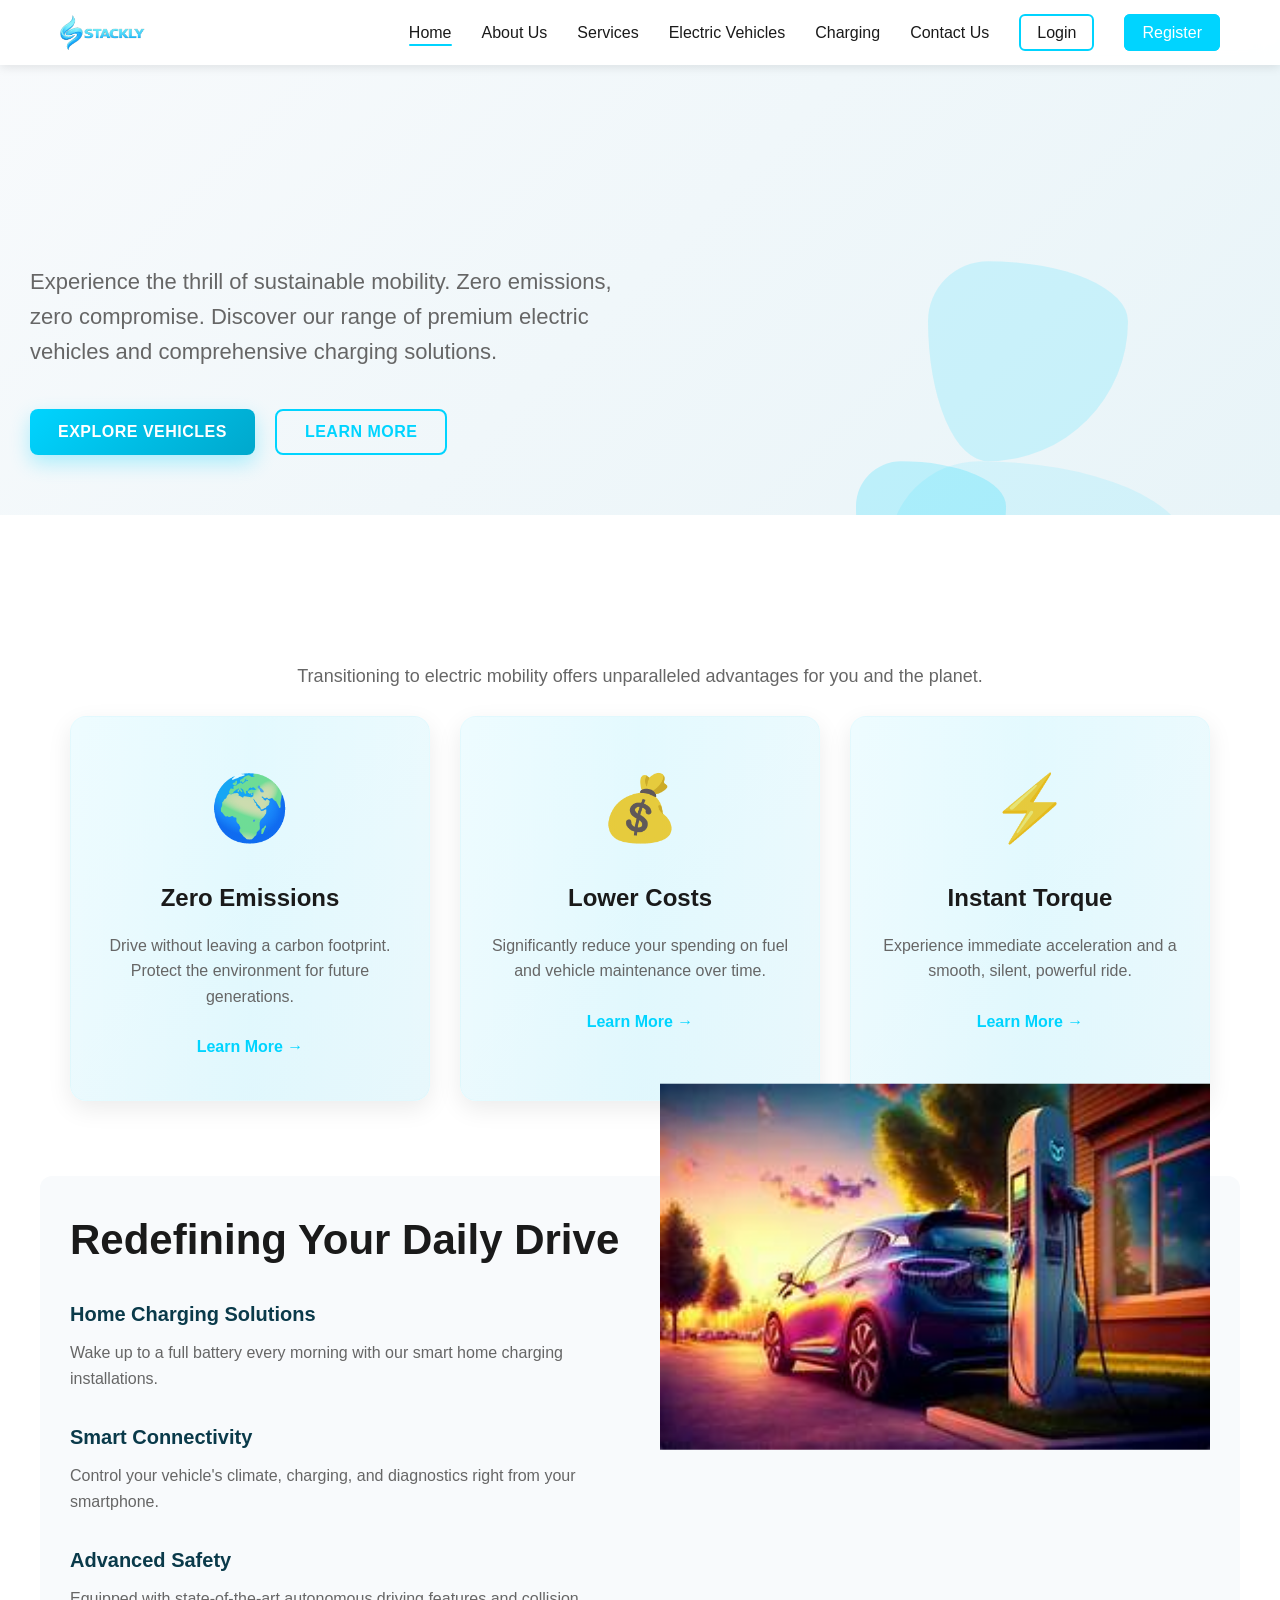
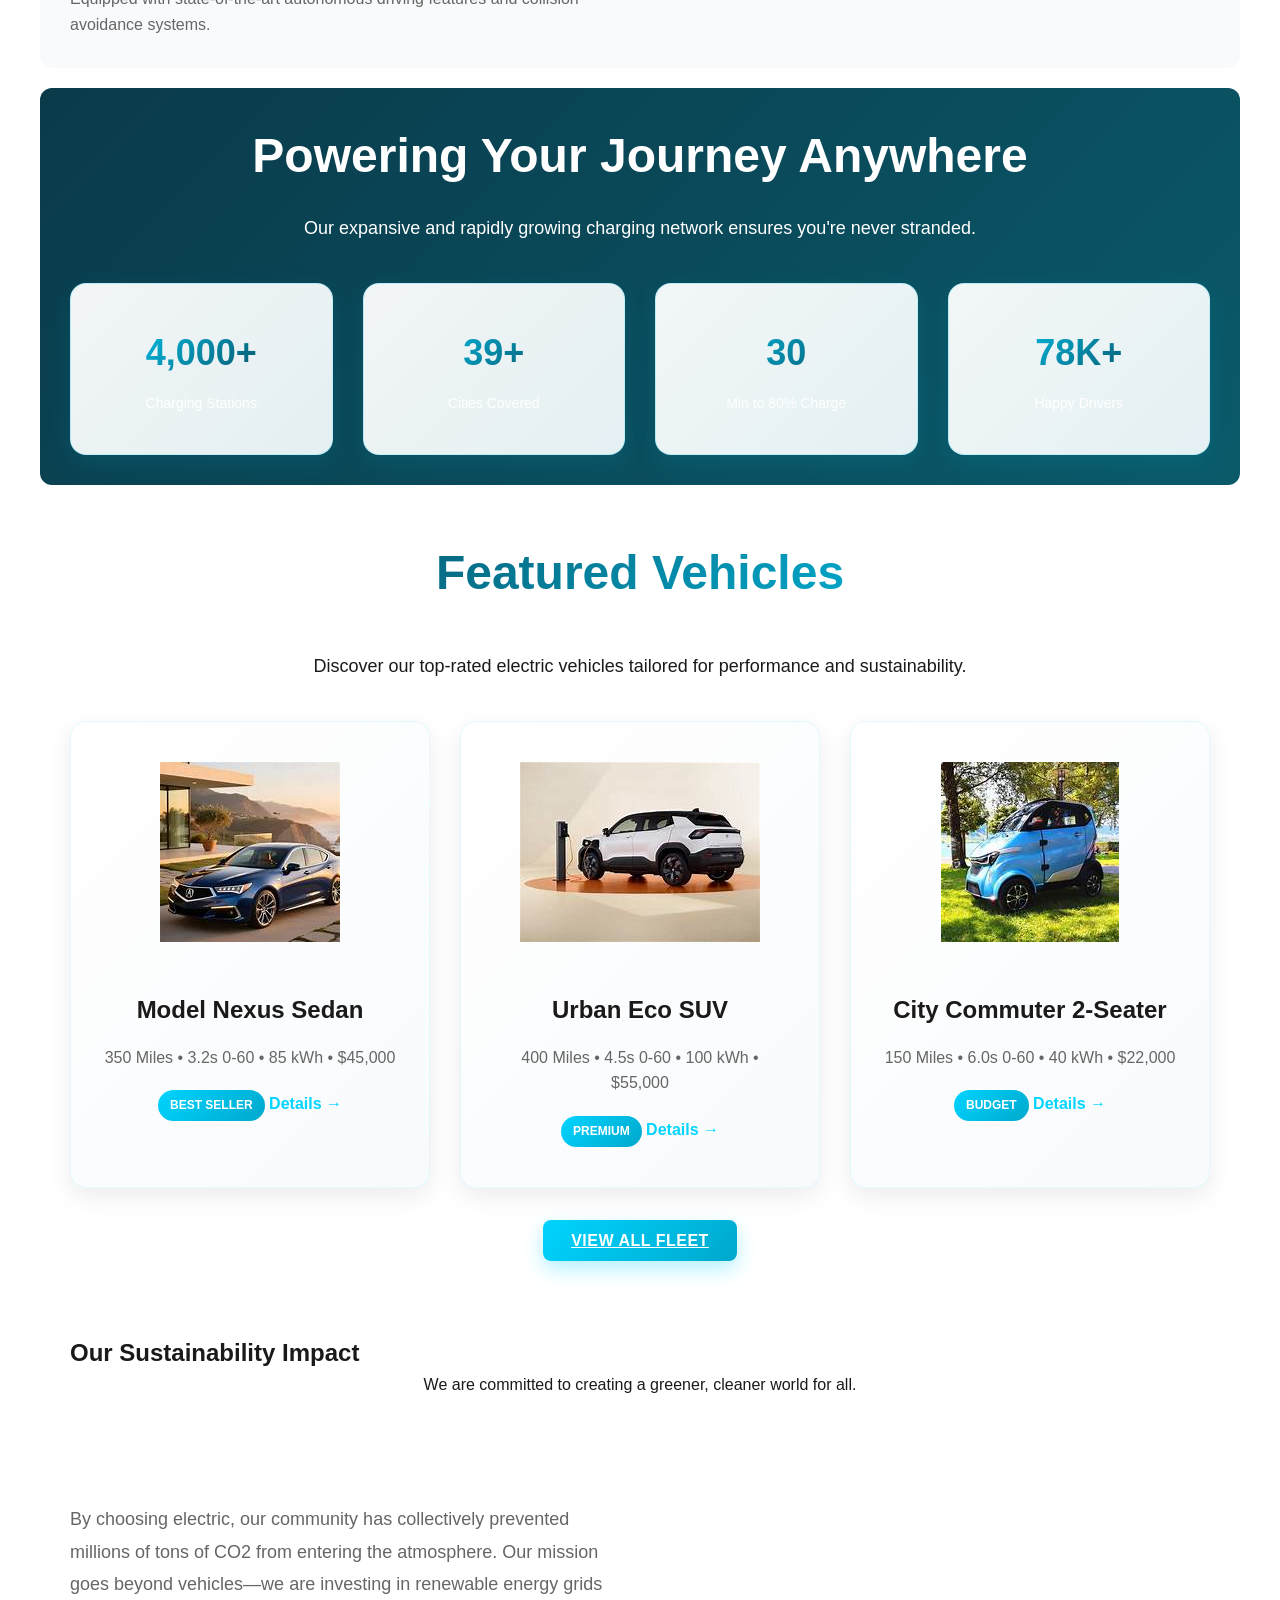
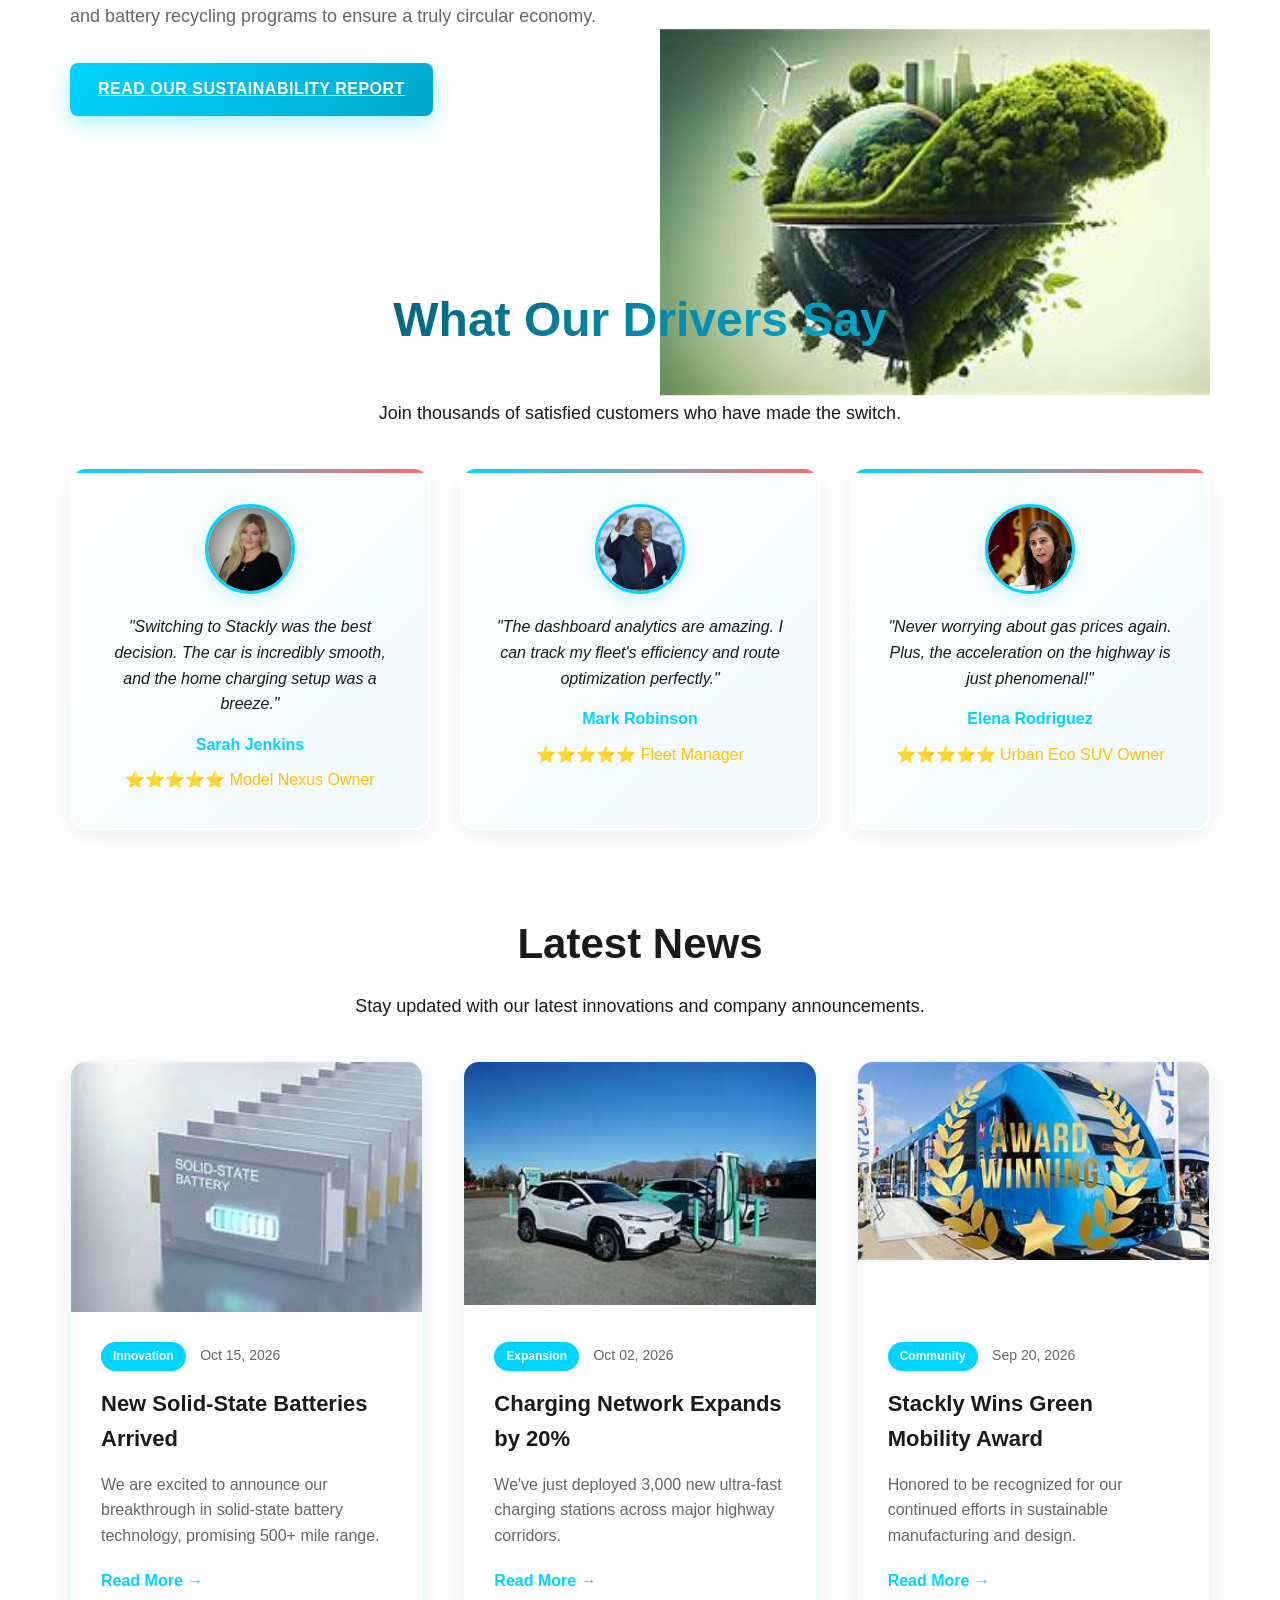
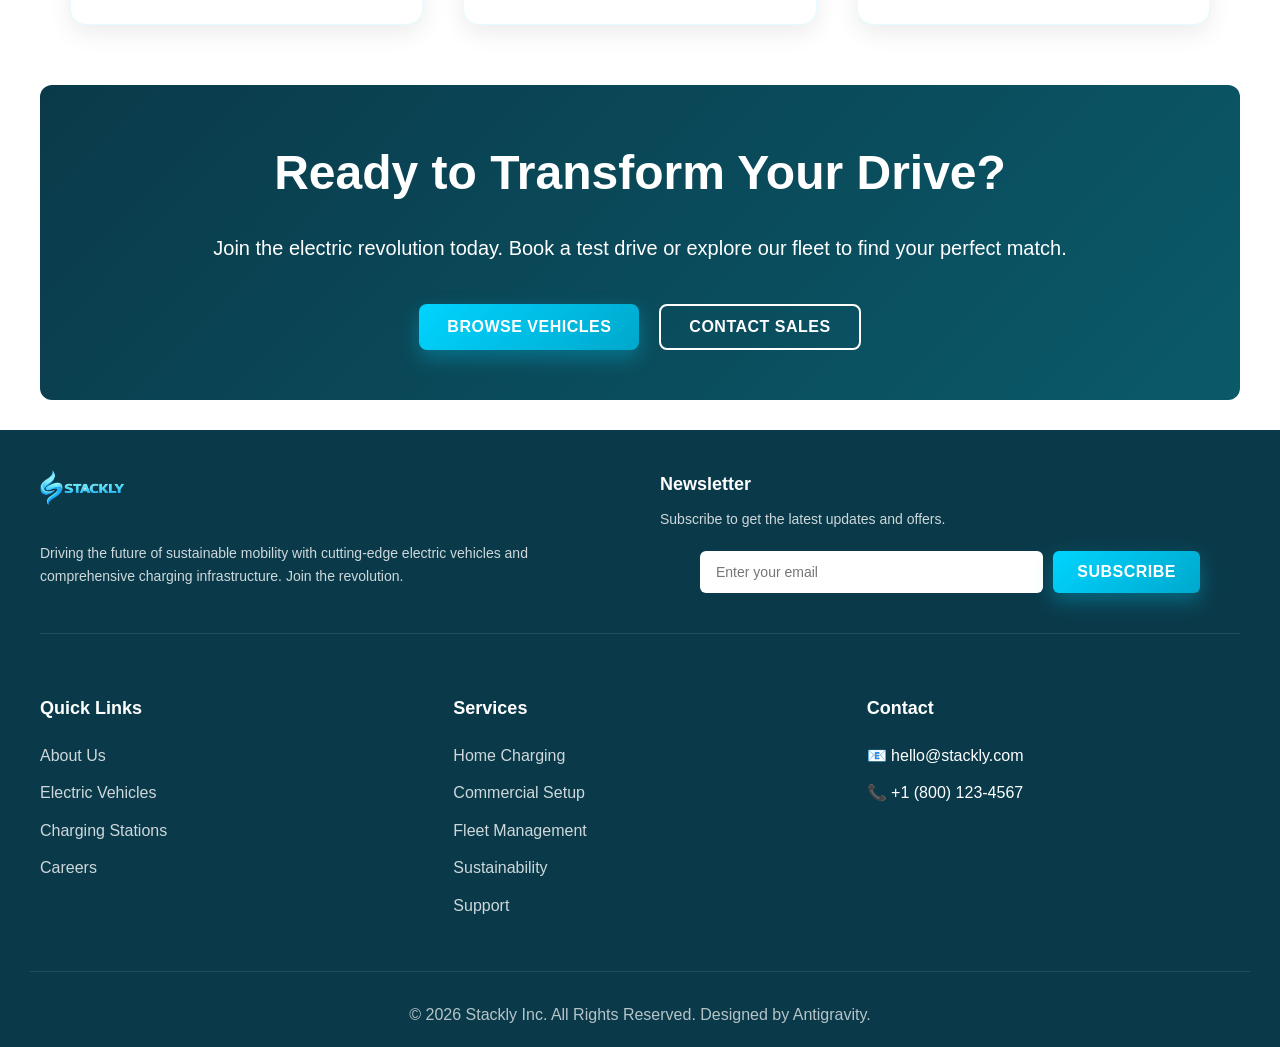
==== commit af928b6a: "Add files via upload" ====
--- a/index.html
+++ b/index.html
@@ -169,7 +169,7 @@
         <div class="innovation-grid">
             <div class="innovation-card">
                 <div class="card-image">
-                    <img src="image\mobility2.jpg"alt="Model Nexus Sedan" style="width: 100%; height: auto;">
+                    <img src="image/mobility2.jpg"alt="Model Nexus Sedan" style="width: 100%; height: auto;">
                 </div>
                 <h3>Model Nexus Sedan</h3>
                 <p>350 Miles • 3.2s 0-60 • 85 kWh • $45,000</p>
@@ -187,7 +187,7 @@
             </div>
             <div class="innovation-card">
                 <div class="card-image">
-                    <img src="image\mobility3.jpg" alt="City Commuter" style="width: 100%; height: auto;">
+                    <img src="image/mobility3.jpg" alt="City Commuter" style="width: 100%; height: auto;">
                 </div>
                 <h3>City Commuter 2-Seater</h3>
                 <p>150 Miles • 6.0s 0-60 • 40 kWh • $22,000</p>
@@ -203,14 +203,14 @@
     <!-- SUSTAINABILITY SECTION -->
     <section class="sustainability-section">
         <h2>Our Sustainability Impact</h2>
-        <p style="text-align: center; margin-bottom: 40px;">We are committed to creating a greener, cleaner world for all.</p>
+        <p style="text-align: center; margin-bottom: 30px;">We are committed to creating a greener, cleaner world for all.</p>
         <div class="sustainability-container">
             <div class="sustainability-content">
                 <p>By choosing electric, our community has collectively prevented millions of tons of CO2 from entering the atmosphere. Our mission goes beyond vehicles—we are investing in renewable energy grids and battery recycling programs to ensure a truly circular economy.</p>
-                <a href="contact.html" class="btn btn-primary">Read Our Sustainability Report</a>
+                <a href="contact.html" class="btn btn-primary" style="display: inline-block;">Read Our Sustainability Report</a>
             </div>
             <div class="sustainability-image">
-                <img src="image\mobility5.jpg" alt="Sustainability" style="width: 100%; height: auto;">
+                <img src="image/mobility5.jpg" alt="Sustainability" style="width: 100%; height: auto;">
             </div>
         </div>
     </section>
@@ -227,7 +227,7 @@
                 <span>⭐⭐⭐⭐⭐ Model Nexus Owner</span>
             </div>
             <div class="testimonial-card">
-                <img src="image\mobility7.jpg" alt="Mark Robinson" class="testimonial-image">
+                <img src="image/mobility7.jpg" alt="Mark Robinson" class="testimonial-image">
                 <p>"The dashboard analytics are amazing. I can track my fleet's efficiency and route optimization perfectly."</p>
                 <h4>Mark Robinson</h4>
                 <span>⭐⭐⭐⭐⭐ Fleet Manager</span>
--- a/css/styles.css
+++ b/css/styles.css
@@ -589,12 +589,12 @@
 
 /* ===== HERO SECTION ===== */
 .hero {
-    margin-top: 80px;
-    min-height: calc(100vh - 80px);
+    margin-top: 30px;
+    min-height: auto;
+    padding: 60px 30px;
     display: flex;
     align-items: center;
     justify-content: space-between;
-    padding: 60px 40px;
     background: linear-gradient(135deg, #F8FAFC 0%, #E8F4F8 100%);
     position: relative;
     overflow: hidden;
@@ -728,8 +728,8 @@
 .warranty-section,
 .comparison-section {
     max-width: 1200px;
-    margin: 80px auto;
-    padding: 60px 40px;
+    margin: 20px auto;
+    padding: 30px 30px;
 }
 
 .section-title {
@@ -759,7 +759,7 @@
     text-align: center;
     color: var(--text-secondary);
     font-size: 18px;
-    margin-bottom: 60px;
+    margin-bottom: 25px;
     animation: fadeInUp 0.6s ease-out 0.2s both;
 }
 
@@ -768,7 +768,7 @@
     display: grid;
     grid-template-columns: repeat(auto-fit, minmax(300px, 1fr));
     gap: 30px;
-    margin-bottom: 60px;
+    margin-bottom: 25px;
 }
 
 .product-card {
@@ -882,7 +882,7 @@
 .stats-section h2 {
     text-align: center;
     font-size: 48px;
-    margin-bottom: 60px;
+    margin-bottom: 20px;
 }
 
 .stats-grid {
@@ -947,7 +947,7 @@
     font-size: 48px;
     font-weight: 800;
     text-align: center;
-    margin-bottom: 60px;
+    margin-bottom: 40px;
     background: linear-gradient(135deg, var(--secondary-color), var(--primary-color));
     -webkit-background-clip: text;
     -webkit-text-fill-color: transparent;
@@ -1039,7 +1039,7 @@
     font-size: 48px;
     font-weight: 800;
     text-align: center;
-    margin-bottom: 60px;
+    margin-bottom: 40px;
     background: linear-gradient(135deg, var(--secondary-color), var(--primary-color));
     -webkit-background-clip: text;
     -webkit-text-fill-color: transparent;
@@ -1130,24 +1130,24 @@
 
 /* ===== REDEFINING SECTION ===== */
 .redefining-section {
-    padding: 80px 40px;
+    padding: 30px 30px;
     max-width: 1200px;
     margin: 0 auto;
     background: #F8FAFC;
     border-radius: 12px;
-    margin: 80px auto;
+    margin: 20px auto;
 }
 
 .redefining-container {
     display: grid;
     grid-template-columns: 1fr 1fr;
-    gap: 60px;
+    gap: 40px;
     align-items: center;
 }
 
 .redefining-content h2 {
     font-size: 42px;
-    margin-bottom: 40px;
+    margin-bottom: 25px;
     color: var(--text-primary);
 }
 
@@ -1171,15 +1171,15 @@
 
 /* ===== SUSTAINABILITY SECTION ===== */
 .sustainability-section {
-    padding: 80px 40px;
+    padding: 30px 30px;
     max-width: 1200px;
-    margin: 80px auto;
+    margin: 20px auto;
 }
 
 .sustainability-container {
     display: grid;
     grid-template-columns: 1fr 1fr;
-    gap: 60px;
+    gap: 40px;
     align-items: center;
 }
 
@@ -1195,22 +1195,22 @@
 
 /* ===== NEWS SECTION ===== */
 .news-section {
-    padding: 80px 40px;
+    padding: 30px 30px;
     max-width: 1200px;
-    margin: 0 auto 80px;
+    margin: 0 auto 30px;
 }
 
 .news-section h2 {
     font-size: 42px;
     text-align: center;
-    margin-bottom: 20px;
+    margin-bottom: 15px;
 }
 
 .news-grid {
     display: grid;
     grid-template-columns: repeat(auto-fit, minmax(320px, 1fr));
     gap: 40px;
-    margin-top: 40px;
+    margin-top: 25px;
 }
 
 .news-card {
@@ -1317,8 +1317,8 @@
     color: white;
     text-align: center;
     border-radius: 12px;
-    padding: 80px 40px;
-    margin: 80px auto;
+    padding: 50px 30px;
+    margin: 30px auto;
     max-width: 1200px;
 }
 
@@ -1352,19 +1352,19 @@
 
 /* ===== AUTHENTICATION STYLES ===== */
 .auth-section {
-    margin-top: 80px;
+    margin-top: 30px;
     min-height: calc(100vh - 80px);
     display: flex;
     align-items: center;
     justify-content: center;
-    padding: 60px 40px;
+    padding: 40px 30px;
     background: linear-gradient(135deg, #F8FAFC 0%, #E8F4F8 100%);
 }
 
 .auth-container {
     display: grid;
     grid-template-columns: 1fr 1fr;
-    gap: 60px;
+    gap: 40px;
     max-width: 1000px;
     width: 100%;
 }
@@ -1597,7 +1597,7 @@
 
 /* ===== ABOUT PAGE ===== */
 .about-hero {
-    margin-top: 80px;
+    margin-top: 30px;
     padding: 100px 40px;
     background: linear-gradient(135deg, var(--secondary-color) 0%, #0A5A6A 100%);
     color: white;
@@ -1616,7 +1616,7 @@
 }
 
 .about-section {
-    margin-bottom: 60px;
+    margin-bottom: 40px;
 }
 
 .about-section h2 {
@@ -1667,7 +1667,7 @@
     font-size: 48px;
     font-weight: 800;
     text-align: center;
-    margin-bottom: 60px;
+    margin-bottom: 40px;
     background: linear-gradient(135deg, var(--secondary-color), var(--primary-color));
     -webkit-background-clip: text;
     -webkit-text-fill-color: transparent;
@@ -1726,7 +1726,7 @@
     font-size: 48px;
     font-weight: 800;
     text-align: center;
-    margin-bottom: 60px;
+    margin-bottom: 40px;
     background: linear-gradient(135deg, var(--secondary-color), var(--primary-color));
     -webkit-background-clip: text;
     -webkit-text-fill-color: transparent;
@@ -1801,7 +1801,7 @@
     font-size: 48px;
     font-weight: 800;
     text-align: center;
-    margin-bottom: 60px;
+    margin-bottom: 40px;
     background: linear-gradient(135deg, var(--secondary-color), var(--primary-color));
     -webkit-background-clip: text;
     -webkit-text-fill-color: transparent;
@@ -1864,7 +1864,7 @@
 
 /* ===== BLOG PAGE ===== */
 .blog-hero {
-    margin-top: 80px;
+    margin-top: 30px;
     padding: 100px 40px;
     background: linear-gradient(135deg, var(--secondary-color) 0%, #0A5A6A 100%);
     color: white;
@@ -1955,11 +1955,11 @@
     align-items: center;
     justify-content: center;
     background: linear-gradient(135deg, #F8FAFC 0%, #E8F4F8 100%);
-    padding: 60px;
+    padding: 40px;
 }
 
 .featured-content {
-    padding: 60px;
+    padding: 40px;
     display: flex;
     flex-direction: column;
     justify-content: center;
@@ -2083,8 +2083,8 @@
 
 .newsletter-section {
     max-width: 1200px;
-    margin: 80px auto;
-    padding: 60px 40px;
+    margin: 30px auto;
+    padding: 40px 30px;
     text-align: center;
     background: linear-gradient(135deg, #F8FAFC 0%, #E8F4F8 100%);
     border-radius: 12px;
@@ -2130,7 +2130,7 @@
 
 /* ===== PRODUCTS PAGE ===== */
 .products-hero {
-    margin-top: 80px;
+    margin-top: 30px;
     padding: 100px 40px;
     background: linear-gradient(135deg, var(--secondary-color) 0%, #0A5A6A 100%);
     color: white;
@@ -2186,7 +2186,7 @@
 }
 
 .showcase-product {
-    margin-bottom: 60px;
+    margin-bottom: 40px;
 }
 
 .product-showcase-card {
@@ -2210,12 +2210,12 @@
     align-items: center;
     justify-content: center;
     background: linear-gradient(135deg, #F8FAFC 0%, #E8F4F8 100%);
-    padding: 60px;
+    padding: 40px;
     direction: ltr;
 }
 
 .product-details {
-    padding: 60px;
+    padding: 40px;
     display: flex;
     flex-direction: column;
     justify-content: center;
@@ -2330,8 +2330,8 @@
 .footer {
     background: var(--secondary-color);
     color: white;
-    padding: 60px 40px 20px;
-    margin-top: 80px;
+    padding: 40px 30px 20px;
+    margin-top: 30px;
 }
 
 .footer-top {
@@ -2339,7 +2339,7 @@
     margin: 0 auto 60px;
     display: grid;
     grid-template-columns: 1fr 1fr;
-    gap: 60px;
+    gap: 40px;
     padding-bottom: 40px;
     border-bottom: 1px solid rgba(255, 255, 255, 0.1);
 }
@@ -2586,7 +2586,7 @@
         flex-direction: column;
         text-align: center;
         min-height: auto;
-        margin-top: 80px;
+        margin-top: 30px;
     }
 
     .hero-title {
@@ -2620,12 +2620,13 @@
     .about-content,
     .warranty-section,
     .comparison-section {
-        padding: 40px 20px;
-        margin: 50px auto;
+        padding: 20px 15px;
+        margin: 15px auto;
     }
 
     .section-title {
-        font-size: 36px;
+        font-size: 28px;
+        margin-bottom: 15px;
     }
 
     .products-grid,
@@ -2716,14 +2717,20 @@
 
     .footer-content {
         grid-template-columns: 1fr;
-        gap: 30px;
+        gap: 20px;
     }
 
     .redefining-container,
     .sustainability-container,
     .footer-top {
         grid-template-columns: 1fr;
-        gap: 30px;
+        gap: 20px;
+        margin-bottom: 20px;
+    }
+
+    .footer {
+        padding: 30px 15px 20px;
+        margin-top: 30px;
     }
 
     .redefining-content h2,
@@ -2734,6 +2741,31 @@
 
     .news-grid {
         grid-template-columns: 1fr;
+    }
+
+    .product-card,
+    .stat-card,
+    .innovation-card,
+    .testimonial-card,
+    .news-card {
+        padding: 15px 12px !important;
+        margin-bottom: 10px !important;
+    }
+
+    .btn {
+        padding: 10px 20px;
+        margin: 6px 0;
+    }
+
+    input,
+    textarea,
+    select {
+        padding: 8px 10px;
+        font-size: 14px;
+    }
+
+    .form-group {
+        margin-bottom: 10px;
     }
 
     .newsletter-form {
@@ -2796,7 +2828,7 @@
 
 /* ===== SERVICES SECTION STYLES ===== */
 .services-section {
-    padding: 80px 40px;
+    padding: 50px 30px;
     max-width: 1200px;
     margin: 0 auto;
 }
@@ -2808,7 +2840,7 @@
 .section-container h2 {
     font-size: 42px;
     text-align: center;
-    margin-bottom: 60px;
+    margin-bottom: 40px;
     color: var(--text-primary);
 }
 
@@ -2886,15 +2918,15 @@
 
 .service-benefits {
     background: #F8FAFC;
-    padding: 80px 40px;
-    margin: 80px auto;
+    padding: 50px 30px;
+    margin: 30px auto;
     max-width: 1200px;
 }
 
 .service-benefits h2 {
     text-align: center;
     font-size: 42px;
-    margin-bottom: 60px;
+    margin-bottom: 40px;
 }
 
 .benefits-grid {
@@ -2924,7 +2956,7 @@
 
 /* ===== CHARGING SECTION STYLES ===== */
 .charging-section {
-    padding: 80px 40px;
+    padding: 50px 30px;
     max-width: 1200px;
     margin: 0 auto;
 }
@@ -2933,7 +2965,7 @@
     display: grid;
     grid-template-columns: repeat(auto-fit, minmax(200px, 1fr));
     gap: 30px;
-    margin-bottom: 80px;
+    margin-bottom: 50px;
 }
 
 .stat-box {
@@ -3116,7 +3148,7 @@
 .vehicle-showcase {
     display: grid;
     grid-template-columns: 1fr 1fr;
-    gap: 60px;
+    gap: 40px;
     align-items: center;
     margin-bottom: 100px;
     padding: 40px;
@@ -3188,16 +3220,16 @@
 }
 
 .why-choose-section {
-    padding: 80px 40px;
+    padding: 50px 30px;
     background: #F8FAFC;
-    margin: 80px auto;
+    margin: 30px auto;
     max-width: 1200px;
 }
 
 .why-choose-section h2 {
     text-align: center;
     font-size: 42px;
-    margin-bottom: 60px;
+    margin-bottom: 40px;
 }
 
 .why-grid {
@@ -3230,7 +3262,7 @@
 }
 
 .comparison-section {
-    padding: 80px 40px;
+    padding: 50px 30px;
     max-width: 1200px;
     margin: 0 auto;
 }
@@ -3238,7 +3270,7 @@
 .comparison-section h2 {
     text-align: center;
     font-size: 42px;
-    margin-bottom: 60px;
+    margin-bottom: 40px;
 }
 
 .comparison-table {
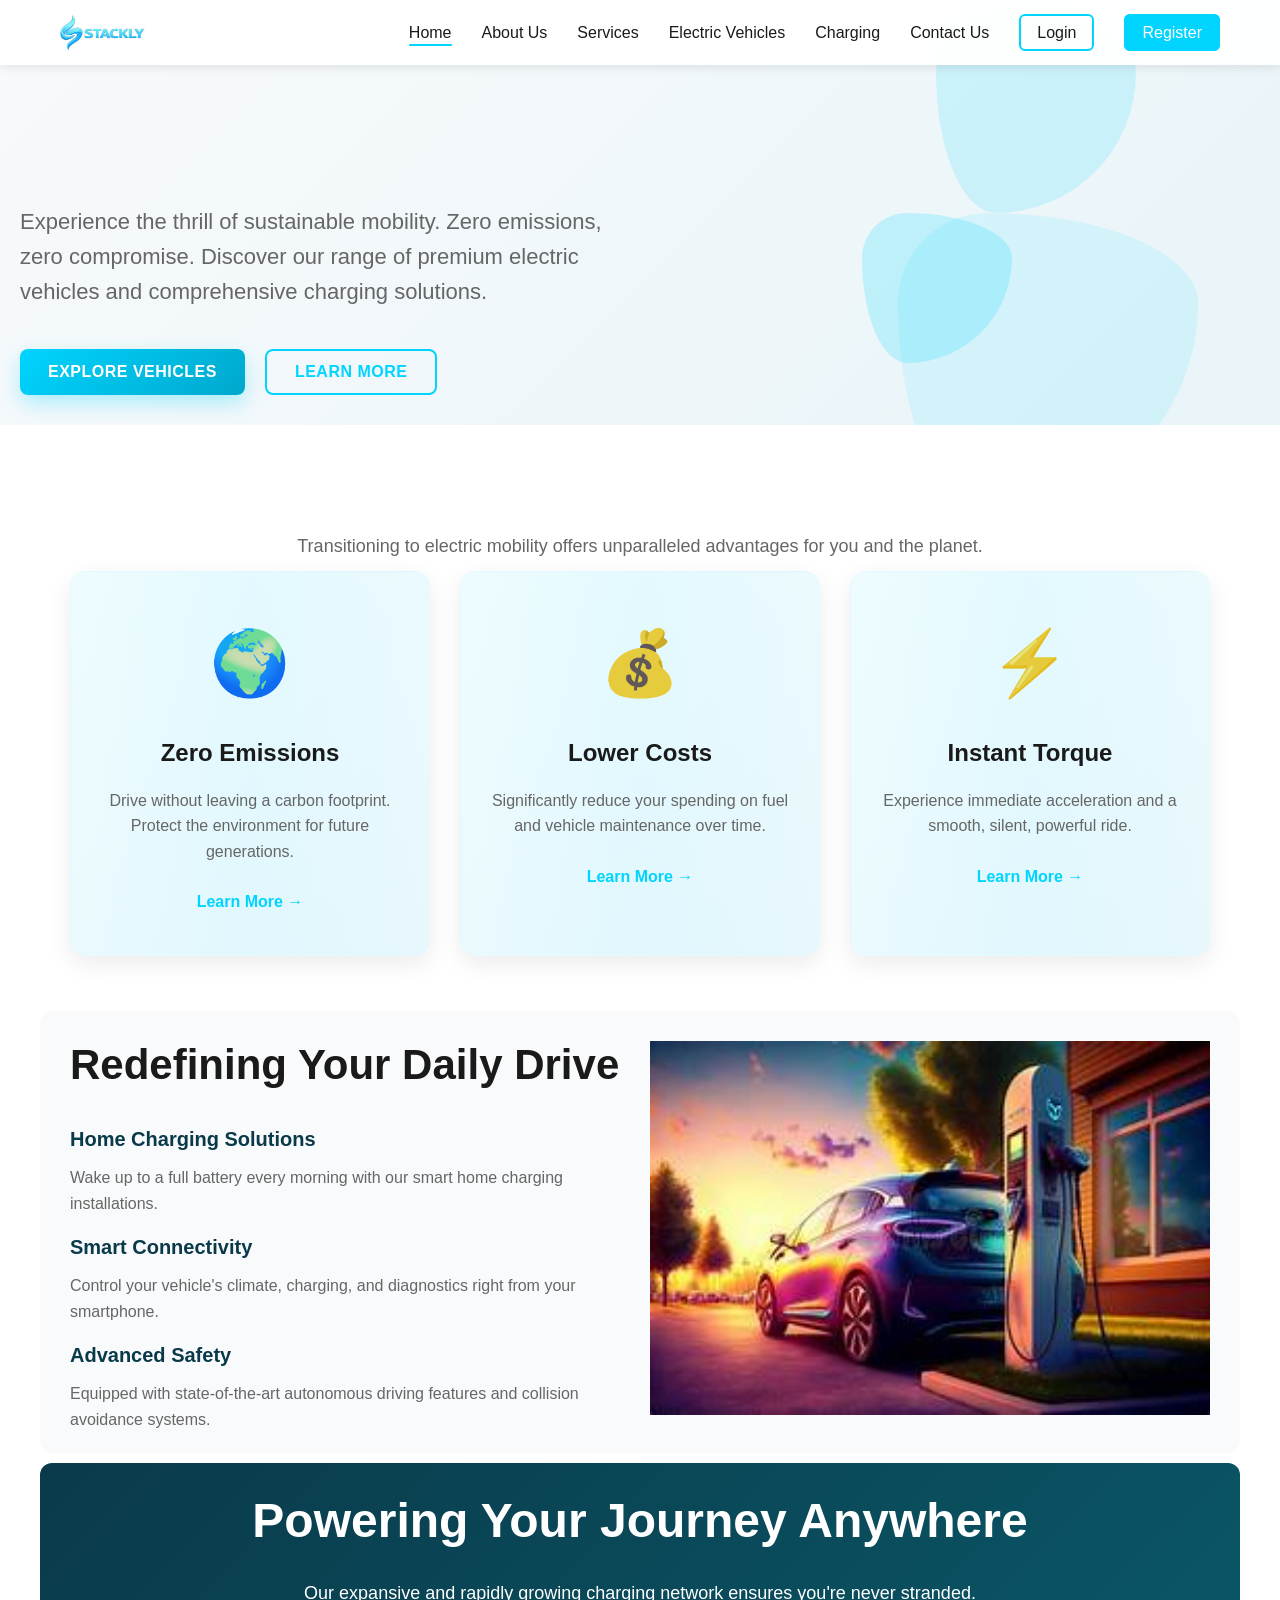
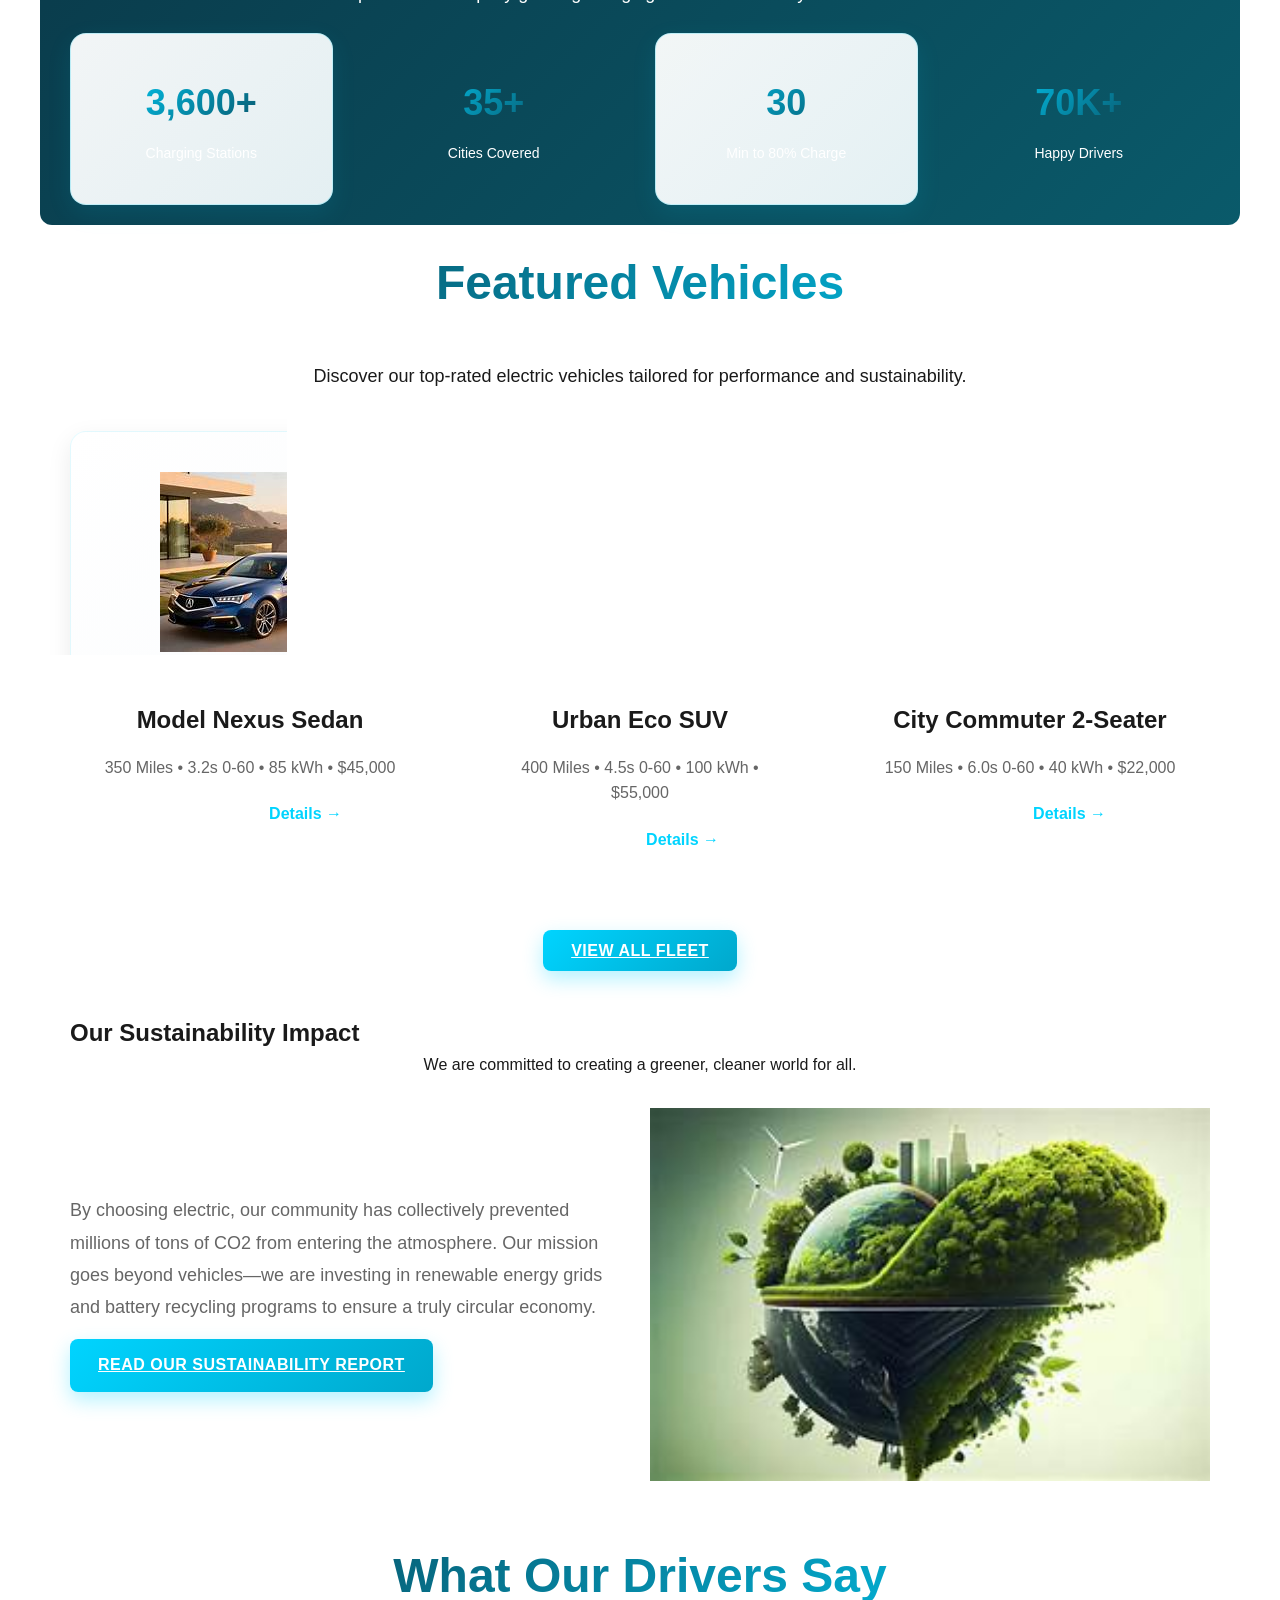
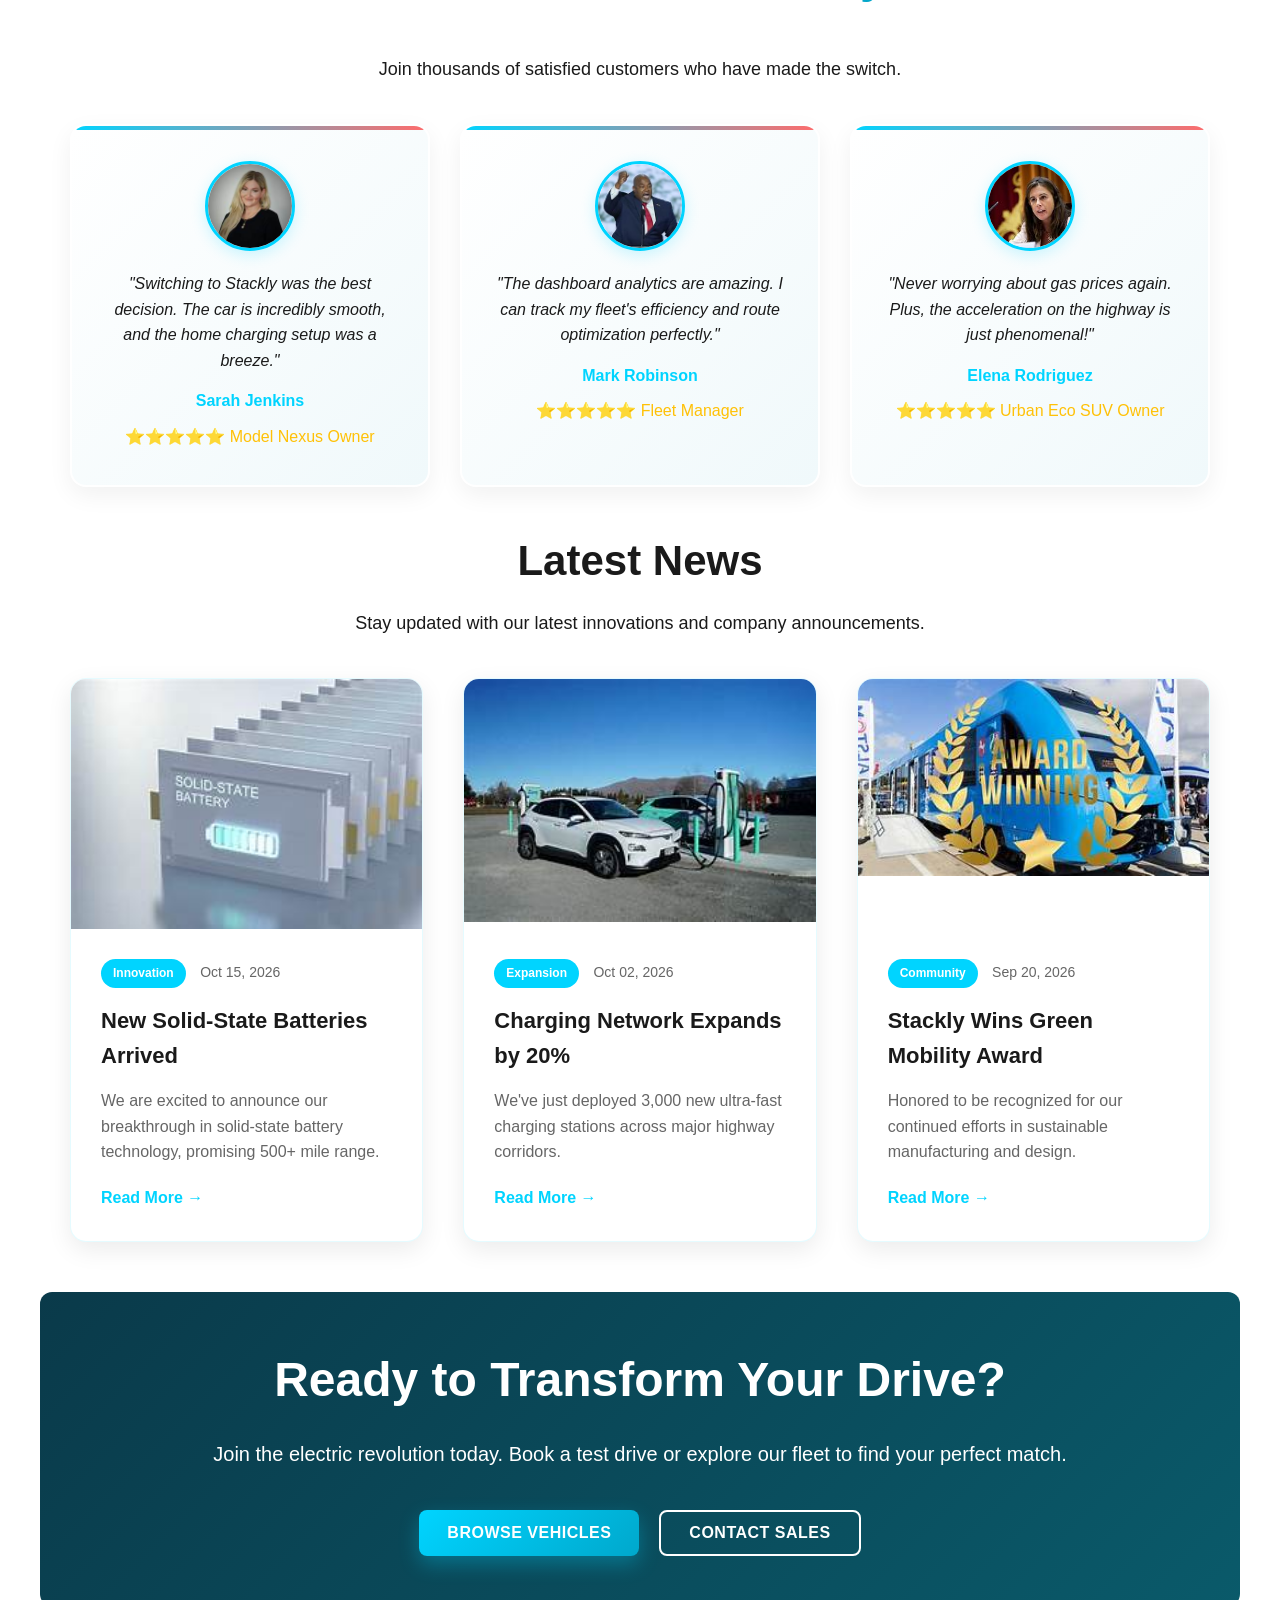
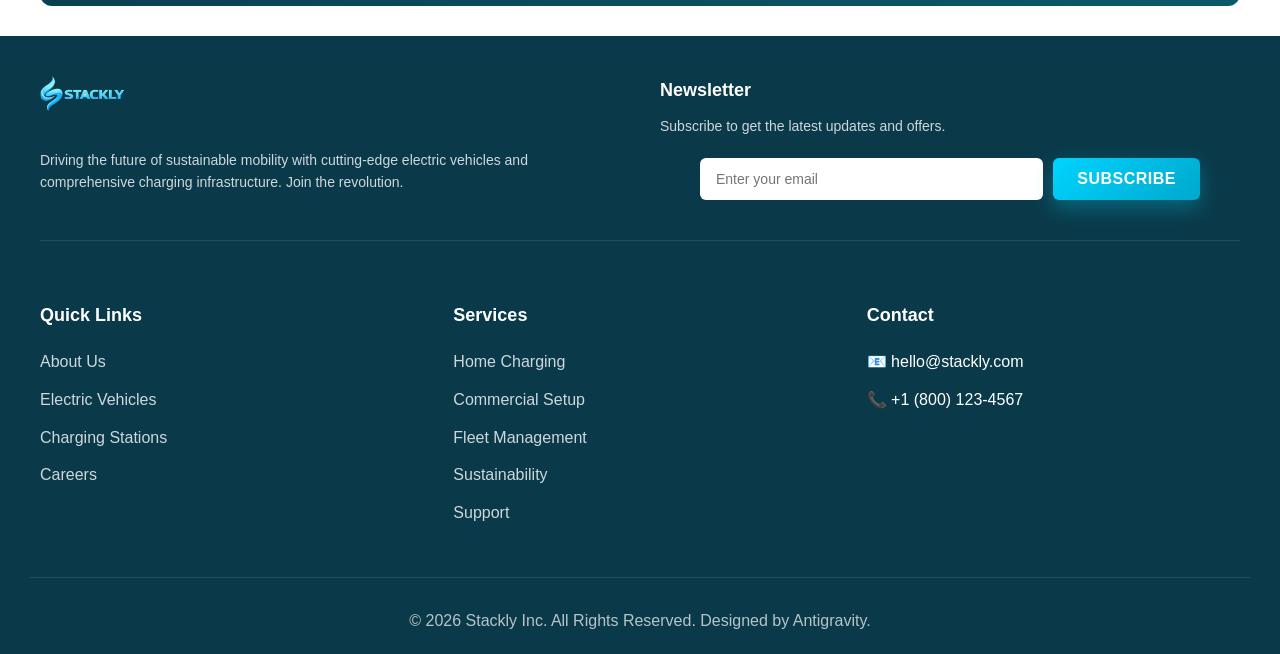
==== commit 6ed22045: "Add files via upload" ====
--- a/index.html
+++ b/index.html
@@ -141,7 +141,7 @@
     <!-- STATS SECTION -->
     <section class="stats-section">
         <h2>Powering Your Journey Anywhere</h2>
-        <p style="text-align: center; margin-bottom: 40px; font-size: 18px;">Our expansive and rapidly growing charging network ensures you're never stranded.</p>
+        <p style="text-align: center; margin-bottom: 25px; font-size: 18px;">Our expansive and rapidly growing charging network ensures you're never stranded.</p>
         <div class="stats-grid">
             <div class="stat-card">
                 <h3 class="stat-number">5000<span>+</span></h3>
--- a/css/styles.css
+++ b/css/styles.css
@@ -589,9 +589,9 @@
 
 /* ===== HERO SECTION ===== */
 .hero {
-    margin-top: 30px;
+    margin-top: 0px;
     min-height: auto;
-    padding: 60px 30px;
+    padding: 30px 20px;
     display: flex;
     align-items: center;
     justify-content: space-between;
@@ -728,15 +728,15 @@
 .warranty-section,
 .comparison-section {
     max-width: 1200px;
-    margin: 20px auto;
-    padding: 30px 30px;
+    margin: 0px auto;
+    padding: 20px 30px;
 }
 
 .section-title {
     font-size: 48px;
     font-weight: 800;
     text-align: center;
-    margin-bottom: 20px;
+    margin-bottom: 10px;
     background: linear-gradient(135deg, var(--secondary-color), var(--primary-color));
     -webkit-background-clip: text;
     -webkit-text-fill-color: transparent;
@@ -759,7 +759,7 @@
     text-align: center;
     color: var(--text-secondary);
     font-size: 18px;
-    margin-bottom: 25px;
+    margin-bottom: 10px;
     animation: fadeInUp 0.6s ease-out 0.2s both;
 }
 
@@ -1130,18 +1130,18 @@
 
 /* ===== REDEFINING SECTION ===== */
 .redefining-section {
-    padding: 30px 30px;
+    padding: 20px 30px;
     max-width: 1200px;
     margin: 0 auto;
     background: #F8FAFC;
     border-radius: 12px;
-    margin: 20px auto;
+    margin: 10px auto;
 }
 
 .redefining-container {
     display: grid;
     grid-template-columns: 1fr 1fr;
-    gap: 40px;
+    gap: 20px;
     align-items: center;
 }
 
@@ -1154,7 +1154,7 @@
 .redefining-features {
     display: flex;
     flex-direction: column;
-    gap: 30px;
+    gap: 15px;
 }
 
 .redefining-feature h4 {
@@ -1171,15 +1171,15 @@
 
 /* ===== SUSTAINABILITY SECTION ===== */
 .sustainability-section {
-    padding: 30px 30px;
+    padding: 20px 30px;
     max-width: 1200px;
-    margin: 20px auto;
+    margin: 10px auto;
 }
 
 .sustainability-container {
     display: grid;
     grid-template-columns: 1fr 1fr;
-    gap: 40px;
+    gap: 20px;
     align-items: center;
 }
 
@@ -1190,14 +1190,14 @@
 }
 
 .sustainability-content p {
-    margin-bottom: 30px;
+    margin-bottom: 15px;
 }
 
 /* ===== NEWS SECTION ===== */
 .news-section {
-    padding: 30px 30px;
+    padding: 20px 30px;
     max-width: 1200px;
-    margin: 0 auto 30px;
+    margin: 0 auto 20px;
 }
 
 .news-section h2 {
